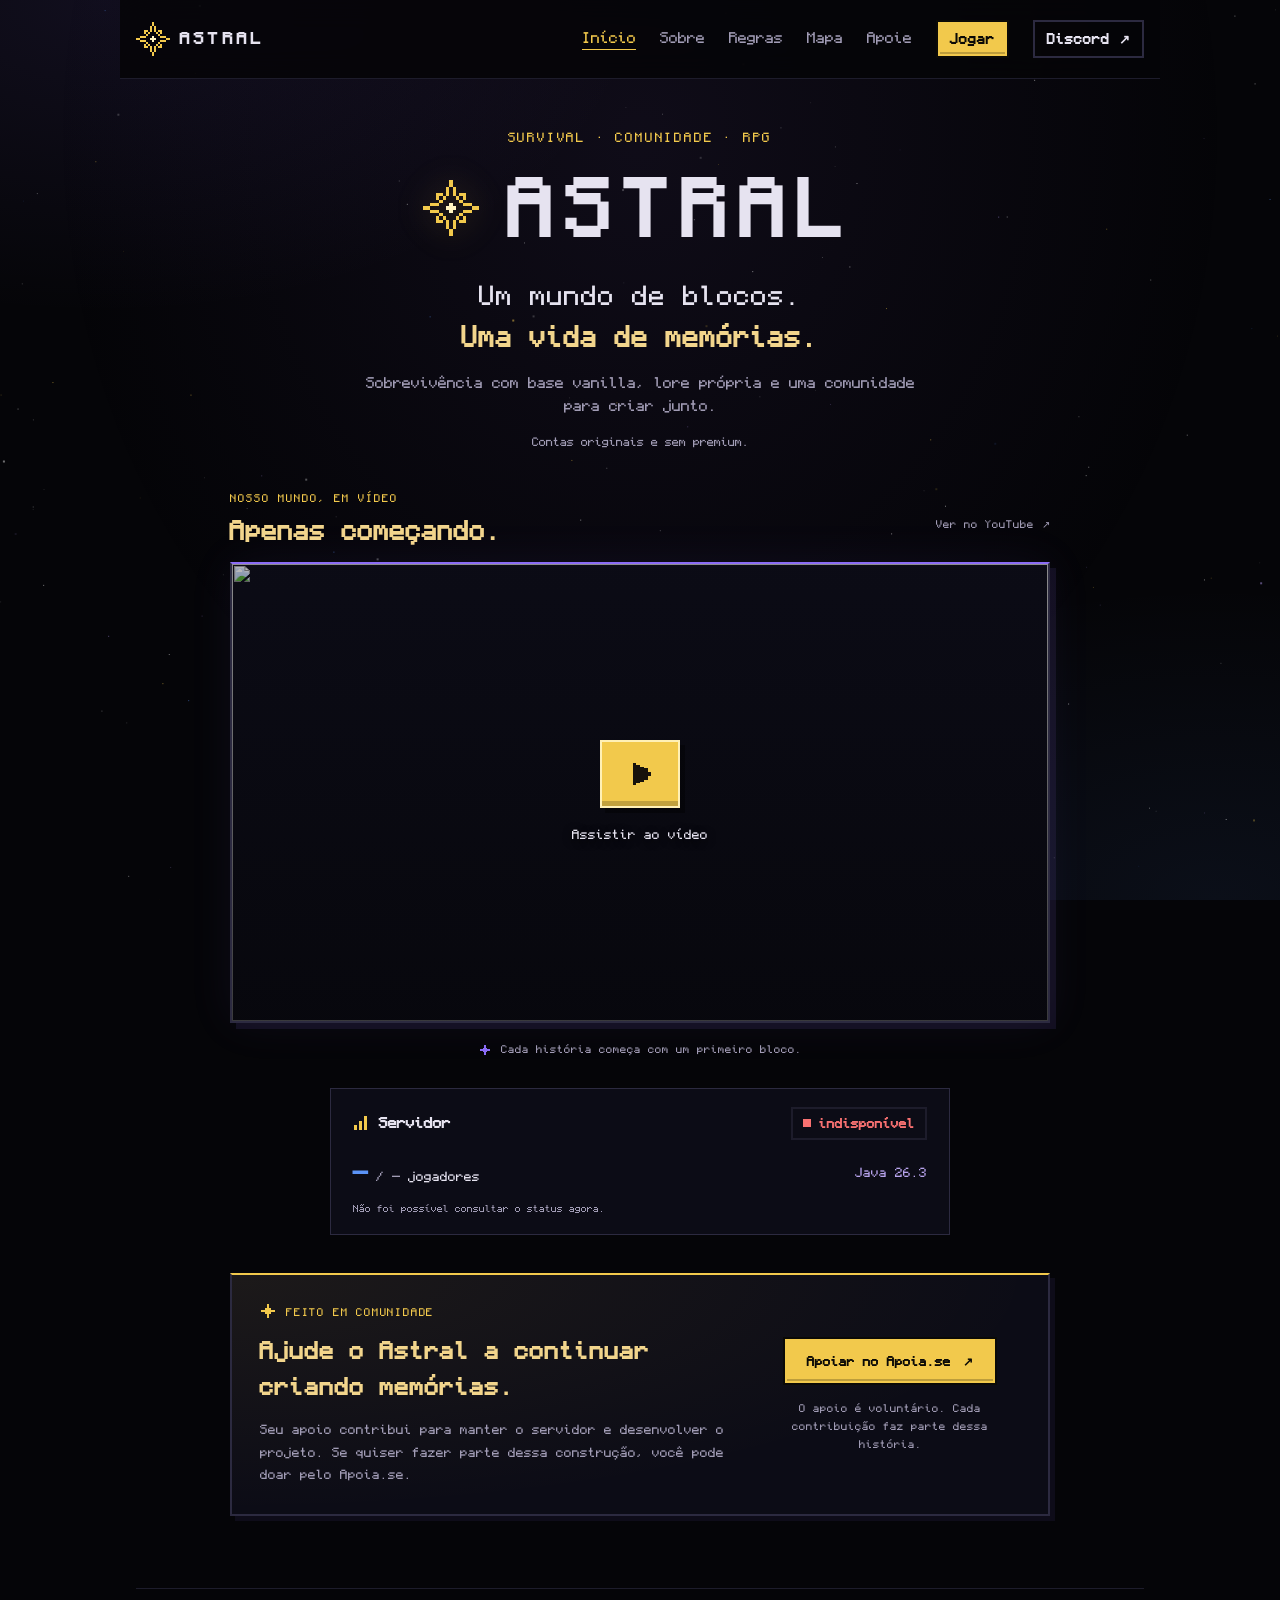
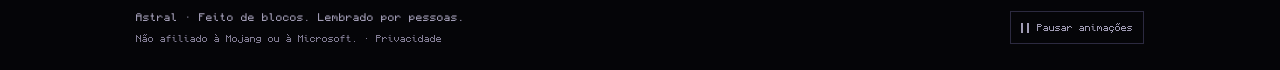
==== index.html @ cfbd92e3 "Site: ícones de Instagram e TikTok no rodapé Co-Authored-By: Claude Opus 5.5 <noreply@anthropic.com>" ====
<!doctype html>
<html lang="pt-BR">
<head>
  <meta charset="utf-8" />
  <meta name="viewport" content="width=device-width, initial-scale=1" />
  <meta http-equiv="Content-Security-Policy" content="default-src 'self'; script-src 'self'; frame-src https://www.youtube-nocookie.com; connect-src 'self' https://api.mcsrvstat.us; img-src 'self' data: https://i.ytimg.com; style-src 'self' 'unsafe-inline'; font-src 'self'; object-src 'none'; base-uri 'none'; form-action 'none'" />
  <meta name="referrer" content="strict-origin-when-cross-origin" />
  <meta name="theme-color" content="#050508" />
  <title>Início — Astral</title>
  <meta name="description" content="Astral: sobrevivência com base vanilla, foco social e RPG. Explore um mundo com lore própria e construa histórias e memórias em comunidade." />
  <link rel="preload" href="fonts/Monocraft.woff2" as="font" type="font/woff2" crossorigin />
  <link rel="stylesheet" href="style.css?v=24" />
  <link rel="icon" href="favicon.svg" type="image/svg+xml" />
</head>
<body data-page="inicio" data-page-title="Início">
  <a class="skip-link" href="#conteudo">Pular para o conteúdo</a>
  <!-- Logo: Nether Star em pixel art (grade 17x17, só o contorno + núcleo) -->
  <svg class="sprite" aria-hidden="true">
    <symbol id="star" viewBox="0 0 17 17">
      <path class="star-line" d="M8 0h1v2h-1zM8 15h1v2h-1zM0 8h2v1h-2zM15 8h2v1h-2zM7 2h1v3h-1zM9 2h1v3h-1zM7 12h1v3h-1zM9 12h1v3h-1zM2 7h3v1h-3zM12 7h3v1h-3zM2 9h3v1h-3zM12 9h3v1h-3zM4 4h2v1h-2zM11 4h2v1h-2zM4 12h2v1h-2zM11 12h2v1h-2zM4 5h1v1h-1zM12 5h1v1h-1zM4 11h1v1h-1zM12 11h1v1h-1zM6 5h1v1h-1zM10 5h1v1h-1zM6 11h1v1h-1zM10 11h1v1h-1zM5 6h1v1h-1zM11 6h1v1h-1zM5 10h1v1h-1zM11 10h1v1h-1z" />
      <path class="star-core" d="M8 7h1v1h-1zM7 8h3v1h-3zM8 9h1v1h-1z" />
    </symbol>
  </svg>

  <canvas id="stars" aria-hidden="true"></canvas>

  <header class="nav">
    <a href="index.html" class="logo" aria-label="Astral — Início">
      <svg class="pixel-star logo-star" aria-hidden="true"><use href="#star" /></svg>
      <span data-name>Astral</span>
    </a>
    <nav id="siteNavigation" aria-label="Navegação principal">
      <a href="index.html" aria-current="page">Início</a>
      <a href="sobre.html">Sobre</a>
      <a href="regras.html">Regras</a>
      <a href="mapa/">Mapa</a>
      <a href="#apoie">Apoie</a>
      <a href="#" class="nav-mobile-community" data-discord hidden target="_blank" rel="noopener">Discord ↗</a>
    </nav>
    <div class="nav-actions">
      <a href="jogar.html" class="btn btn-small play-button" data-play>Jogar</a>
      <a href="#" class="btn btn-small btn-ghost nav-community" data-discord hidden target="_blank" rel="noopener">Discord ↗</a>
      <button type="button" class="nav-toggle" id="navToggle" aria-label="Abrir menu" aria-controls="siteNavigation" aria-expanded="false" hidden>
        <svg viewBox="0 0 24 24" aria-hidden="true" focusable="false"><path class="menu-bars" d="M4 5h16v2H4zM4 11h16v2H4zM4 17h16v2H4z"/><path class="menu-cross" d="M5 5h3v3H5zM8 8h3v3H8zM11 11h3v3h-3zM14 14h3v3h-3zM17 17h3v3h-3zM17 5h3v3h-3zM14 8h3v3h-3zM8 14h3v3H8zM5 17h3v3H5z"/></svg>
      </button>
    </div>
  </header>

  <main id="conteudo" tabindex="-1">
    <section class="hero" aria-labelledby="homeTitle">
      <p class="eyebrow">Survival · Comunidade · RPG</p>
      <div class="hero-heading">
        <svg class="pixel-star hero-star" aria-hidden="true"><use href="#star" /></svg>
        <h1 class="title" id="homeTitle" data-name>Astral</h1>
      </div>
      <p class="hero-promise">Um mundo de blocos.<br><strong>Uma vida de memórias.</strong></p>
      <p class="tagline">Sobrevivência com base vanilla, lore própria e uma comunidade para criar junto.</p>
      <p class="access-note">Contas originais e sem premium.</p>
    </section>

    <section class="home-video" aria-labelledby="homeVideoTitle" data-reveal>
      <header class="home-video-heading">
        <div>
          <p class="eyebrow">Nosso mundo, em vídeo</p>
          <h2 id="homeVideoTitle">Apenas começando.</h2>
        </div>
        <a class="video-youtube-link" href="https://www.youtube.com/watch?v=xo05yBOUymo" target="_blank" rel="noopener">Ver no YouTube <span aria-hidden="true">↗</span></a>
      </header>
      <div class="video-player" data-video-player data-video-id="xo05yBOUymo" data-video-title="Astral - apenas começando">
        <a class="video-cover" href="https://www.youtube.com/watch?v=xo05yBOUymo" target="_blank" rel="noopener" aria-label="Assistir a Astral - apenas começando no YouTube">
          <img class="video-poster" src="https://i.ytimg.com/vi/xo05yBOUymo/maxresdefault.jpg" width="1280" height="720" alt="" loading="lazy" decoding="async" />
          <span class="video-play" aria-hidden="true"><svg viewBox="0 0 16 16" focusable="false"><path d="M4 2h2v1h2v1h2v1h2v2h2v2h-2v2h-2v1H8v1H6v1H4z" /></svg></span>
          <span class="video-cover-label">Assistir ao vídeo</span>
        </a>
      </div>
      <p class="home-video-note"><svg class="pixel-icon" aria-hidden="true" focusable="false"><use href="icons.svg#spark" /></svg>Cada história começa com um primeiro bloco.</p>
    </section>

    <section id="status" class="server-card" aria-labelledby="statusTitle">
      <header class="server-status-heading">
        <h2 id="statusTitle"><svg class="pixel-icon" aria-hidden="true" focusable="false"><use href="icons.svg#signal" /></svg>Servidor</h2>
        <span class="badge" id="statusBadge" aria-live="polite"><i></i><b>verificando…</b></span>
      </header>
      <div class="server-details">
        <p class="server-players"><strong id="playersOnline">–</strong><span class="server-capacity"> / <span id="playersMax">–</span></span> jogadores</p>
        <p class="server-version" id="version">Java 26.3</p>
      </div>
      <p class="status-updated" id="updated"></p>
    </section>

    <section id="apoie" class="support-card" aria-labelledby="supportTitle" data-reveal>
      <div class="support-copy">
        <p class="eyebrow"><svg class="pixel-icon" aria-hidden="true" focusable="false"><use href="icons.svg#spark" /></svg>Feito em comunidade</p>
        <h2 id="supportTitle">Ajude o Astral a continuar criando memórias.</h2>
        <p>Seu apoio contribui para manter o servidor e desenvolver o projeto. Se quiser fazer parte dessa construção, você pode doar pelo Apoia.se.</p>
      </div>
      <div class="support-action">
        <a class="btn support-button" href="https://apoia.se/astral" target="_blank" rel="noopener">Apoiar no Apoia.se <span aria-hidden="true">↗</span></a>
        <p class="support-note">O apoio é voluntário. Cada contribuição faz parte dessa história.</p>
      </div>
    </section>
  </main>

  <footer>
    <div class="footer-meta"><p><span data-name>Astral</span> · Feito de blocos. Lembrado por pessoas.</p><p class="footer-legal">Não afiliado à Mojang ou à Microsoft. · <a href="privacidade.html">Privacidade</a></p></div>
    <div class="footer-social" data-social-links hidden>
      <a href="#" data-social="instagramUrl" hidden target="_blank" rel="noopener" aria-label="Instagram do Astral" title="Instagram"><svg class="pixel-icon" aria-hidden="true" focusable="false"><use href="icons.svg#instagram" /></svg></a>
      <a href="#" data-social="tiktokUrl" hidden target="_blank" rel="noopener" aria-label="TikTok do Astral" title="TikTok"><svg class="pixel-icon" aria-hidden="true" focusable="false"><use href="icons.svg#tiktok" /></svg></a>
    </div>
    <button class="motion-toggle" type="button" data-motion-toggle aria-pressed="false" hidden><span class="motion-icon" aria-hidden="true"></span><span data-motion-label>Pausar animações</span></button>
  </footer>

  <script src="config.js?v=27"></script>
  <script src="app.js?v=24"></script>
</body>
</html>
---- style.css ----
/* Monocraft: fonte no estilo do Minecraft (SIL OFL 1.1, veja fonts/OFL.txt) */
@font-face { font-family: "Monocraft"; src: url("fonts/Monocraft.woff2") format("woff2"); font-weight: 400; font-style: normal; font-display: swap; }
@font-face { font-family: "Monocraft"; src: url("fonts/Monocraft-Bold.woff2") format("woff2"); font-weight: 700; font-style: normal; font-display: swap; }
@font-face { font-family: "Monocraft"; src: url("fonts/Monocraft-Italic.woff2") format("woff2"); font-weight: 400; font-style: italic; font-display: swap; }

:root {
  --bg: #050508;
  --surface: rgba(14, 14, 24, 0.92);
  --surface2: rgba(255, 255, 255, 0.025);
  --border: #1d1c2b;
  --border2: #2c2a40;
  --text: #e6e3f0;
  --muted: #a19cb5;
  --yellow: #f2c94c;
  --purple: #8b6cf6;
  --blue: #5b93f7;
  --green: #8fbd90;
  --ok: #4ade80;
  --bad: #f87171;
  --wrap: 1040px;
  color-scheme: dark;
}

* { box-sizing: border-box; border-radius: 0 !important; }
html { scroll-behavior: smooth; scroll-padding-top: 110px; -webkit-text-size-adjust: 100%; text-size-adjust: 100%; }
body {
  margin: 0;
  display: flex;
  flex-direction: column;
  font-family: "Monocraft", ui-monospace, monospace;
  font-size: 14px;
  color: var(--text);
  background:
    radial-gradient(60vw 50vh at 8% 0%, rgba(139, 108, 246, 0.09), transparent 70%),
    radial-gradient(60vw 50vh at 95% 100%, rgba(91, 147, 247, 0.07), transparent 70%),
    var(--bg);
  background-attachment: fixed;
  min-height: 100vh;
  line-height: 1.7;
}
#stars { position: fixed; inset: 0; width: 100%; height: 100%; z-index: -1; pointer-events: none; }
body::before { content: ""; position: fixed; inset: 0; z-index: -1; pointer-events: none; background: radial-gradient(ellipse at 50% 15%, rgba(111, 79, 171, .1), transparent 65%); animation: sky-breath 16s ease-in-out infinite alternate; }
.sprite { position: absolute; width: 0; height: 0; overflow: hidden; }

a { color: var(--blue); text-decoration: none; }
a:hover { text-decoration: underline; text-underline-offset: 3px; }
a:focus-visible, button:focus-visible { outline: 2px solid var(--purple); outline-offset: 4px; }
h1, h2, h3 { font-weight: 700; line-height: 1.3; }
.skip-link { position: fixed; top: 8px; left: 16px; z-index: 20; padding: 10px 16px; background: var(--bg); transform: translateY(-200%); }
.skip-link:focus { transform: translateY(0); }
.sr-only { position: absolute; width: 1px; height: 1px; padding: 0; margin: -1px; overflow: hidden; clip: rect(0, 0, 0, 0); white-space: nowrap; border: 0; }

/* ---------- Estrela em pixel art ---------- */
.pixel-star { shape-rendering: crispEdges; }
.pixel-icon { width: 20px; height: 20px; display: inline-block; vertical-align: middle; flex: none; fill: currentColor; shape-rendering: crispEdges; }
/* (seletores sem ancestral: as cópias dentro de <use> só herdam o estilo do original) */
.star-line { fill: var(--yellow); }
.star-core { fill: #fff4c2; animation: core 3s steps(3) infinite; }
@keyframes core { 50% { opacity: .35; } }

/* ---------- Navegação ---------- */
.nav {
  position: sticky; top: 0; z-index: 10;
  display: grid; grid-template-columns: auto minmax(0, 1fr) auto; align-items: center; gap: 24px;
  max-width: var(--wrap); margin: 0 auto; padding: 20px 16px;
  width: 100%;
  background: rgba(5, 5, 8, .85); backdrop-filter: blur(14px); border-bottom: 1px solid var(--border);
}
.nav::after { content: ""; position: absolute; bottom: -1px; left: 0; right: 0; height: 2px; background: linear-gradient(90deg, var(--purple), var(--yellow)); transform: scaleX(var(--reading-progress, 0)); transform-origin: left; }
.logo {
  display: inline-flex; align-items: center; gap: 10px;
  font-weight: 700; font-size: 16px; letter-spacing: 0.2em; text-transform: uppercase; color: var(--text);
}
.logo:hover { text-decoration: none; }
.logo-star { width: 34px; height: 34px; transition: transform .45s ease; }
.logo:hover .logo-star { transform: rotate(90deg); }
.nav nav { min-width: 0; display: flex; justify-content: flex-end; gap: 24px; align-items: center; }
.nav-actions { display: flex; align-items: center; gap: 24px; }
.nav-mobile-community { display: none; }
.nav-toggle { display: inline-grid; place-items: center; width: 44px; height: 44px; padding: 0; flex: none; background: var(--surface2); border: 1px solid var(--border2); color: var(--text); cursor: pointer; }
.nav-toggle svg { display: block; width: 24px; height: 24px; fill: currentColor; shape-rendering: crispEdges; }
.nav-toggle .menu-cross { display: none; }
.nav-toggle[aria-expanded="true"] .menu-bars { display: none; }
.nav-toggle[aria-expanded="true"] .menu-cross { display: block; }
.nav nav a:not(.btn) { color: var(--muted); }
.nav nav a:not(.btn):hover { color: var(--text); text-decoration: none; }
.nav nav a:not(.btn)[aria-current="page"] { color: var(--yellow); text-decoration: underline; text-underline-offset: 6px; }

main { width: 100%; flex: 1; max-width: var(--wrap); margin: 0 auto; padding: 0 16px; }

/* ---------- Topo ---------- */
body[data-page="inicio"] main { display: flex; flex-direction: column; justify-content: center; gap: 30px; padding-top: 48px; padding-bottom: 40px; }
.hero { text-align: center; max-width: 720px; margin: 0 auto; }
.hero-heading { display: flex; align-items: center; justify-content: center; gap: 20px; margin: 14px 0 20px; }
.hero-star { width: 56px; height: 56px; display: block; flex: none; filter: drop-shadow(0 0 16px rgba(242, 201, 76, .25)); animation: star-float 6s ease-in-out infinite; }
.title {
  font-size: clamp(40px, 8vw, 72px); margin: 0;
  letter-spacing: .14em; padding-left: .14em; text-transform: uppercase;
}
.hero-promise { font-size: clamp(18px, 2.6vw, 25px); line-height: 1.65; margin: 0 0 14px; }
.hero-promise strong { color: #f2d58c; }
.tagline { color: var(--muted); max-width: 630px; margin: 0 auto 28px; }
.hero .tagline { max-width: 560px; margin-bottom: 0; }
.access-note { margin: 14px 0 0; color: var(--muted); font-size: 11px; }

/* ---------- Filme da página inicial ---------- */
.home-video { width: 100%; max-width: 820px; margin: 8px auto 0; }
.home-video-heading { display: flex; justify-content: space-between; align-items: flex-end; flex-wrap: wrap; gap: 12px 24px; margin-bottom: 16px; }
.home-video-heading .eyebrow { margin-bottom: 8px; font-size: 10px; letter-spacing: .1em; }
.home-video-heading h2 { margin: 0; font-size: clamp(18px, 2.8vw, 24px); color: #f2d58c; }
.video-youtube-link { display: inline-flex; align-items: center; gap: 8px; min-height: 44px; color: var(--muted); font-size: 10px; }
.video-youtube-link:hover { color: var(--yellow); }
.video-player { position: relative; aspect-ratio: 16 / 9; overflow: hidden; border: 2px solid var(--border2); border-top-color: var(--purple); background: #050508; box-shadow: 6px 6px 0 rgba(139, 108, 246, .09), 0 0 44px rgba(139, 108, 246, .07); }
.video-cover { position: absolute; inset: 0; width: 100%; height: 100%; display: flex; flex-direction: column; align-items: center; justify-content: center; gap: 16px; padding: 20px; border: 0; background: var(--surface); color: var(--text); font: inherit; cursor: pointer; isolation: isolate; }
.video-cover::after { content: ""; position: absolute; inset: 0; z-index: -1; background: linear-gradient(180deg, rgba(5, 5, 8, .1), rgba(5, 5, 8, .65)); pointer-events: none; }
.video-cover:hover { text-decoration: none; }
.video-cover:focus-visible { outline: 2px solid var(--yellow); outline-offset: -6px; }
.video-poster { position: absolute; inset: 0; z-index: -2; width: 100%; height: 100%; object-fit: cover; opacity: .8; transition: transform .6s ease, opacity .3s; }
.video-cover:hover .video-poster, .video-cover:focus-visible .video-poster { transform: scale(1.035); opacity: 1; }
.video-play { display: grid; place-items: center; width: 80px; height: 68px; flex: none; border: 2px solid #fff0b6; background: var(--yellow); color: #17120b; box-shadow: inset 0 -5px 0 rgba(0, 0, 0, .2), 5px 5px 0 rgba(0, 0, 0, .4); transition: transform .2s, background .2s; }
.video-play svg { display: block; width: 30px; height: 30px; fill: currentColor; shape-rendering: crispEdges; }
.video-cover:hover .video-play, .video-cover:focus-visible .video-play { transform: translateY(-3px); background: #f7d76f; }
.video-cover:active .video-play { transform: translateY(2px); }
.video-cover-label { font-size: 12px; text-shadow: 0 2px 8px #050508; }
.video-player iframe { position: absolute; inset: 0; width: 100%; height: 100%; border: 0; }
.home-video-note { display: flex; justify-content: center; align-items: center; gap: 10px; margin: 18px 0 0; color: var(--muted); font-size: 10px; text-align: center; }
.home-video-note .pixel-icon { width: 12px; height: 12px; color: var(--purple); }

.ip {
  display: inline-flex; flex-direction: column; align-items: center; gap: 2px;
  background: var(--surface); border: 2px solid var(--border2);
  color: var(--text); padding: 10px 24px; cursor: pointer;
  font: inherit; font-size: 17px; font-weight: 700;
  transition: border-color .15s;
}
.ip:hover { border-color: var(--yellow); }
.ip small { color: var(--muted); font-size: 11px; font-weight: 400; }

/* ---------- Cabeçalhos das páginas ---------- */
.page-header { text-align: center; padding: 48px 0 26px; }
.eyebrow { color: var(--yellow); font-size: 12px; letter-spacing: .15em; text-transform: uppercase; margin: 0 0 14px; }
.eyebrow .pixel-icon { width: 16px; height: 16px; vertical-align: -3px; margin-right: 10px; }
.page-header h1 { font-size: clamp(26px, 4.5vw, 42px); line-height: 1.5; margin: 0 0 22px; }
.text-accent { color: #f2d58c; }
.page-cta { text-align: center; padding: 40px 28px; background: radial-gradient(ellipse at 50% 0, rgba(139, 108, 246, .12), transparent 75%), var(--surface); }
.page-cta h2 { margin-top: 0; font-size: clamp(21px, 3vw, 28px); }
.page-cta > .muted { max-width: 640px; margin: 0 auto; }
.identity-tags { list-style: none; display: flex; justify-content: center; flex-wrap: wrap; gap: 8px; padding: 0; margin: 24px 0 16px; }
.identity-tags li { display: inline-flex; align-items: center; gap: 8px; font-size: 11px; padding: 5px 10px; color: var(--muted); background: rgba(139, 108, 246, .05); border: 1px solid var(--border2); }
.identity-tags li::before { content: ""; width: 3px; height: 3px; flex: none; background: var(--green); }

/* ---------- Botões (estilo botão do Minecraft) ---------- */
.btn {
  position: relative; overflow: hidden; isolation: isolate;
  display: inline-block; cursor: pointer;
  border: 2px solid #0b0a06; outline: 2px solid var(--yellow); outline-offset: -4px;
  background: var(--yellow); color: #0b0a06;
  font: inherit; font-weight: 700; font-size: 14px;
  padding: 11px 22px;
  box-shadow: inset 0 -4px 0 rgba(0, 0, 0, .22);
  transition: background .2s, transform .2s, box-shadow .2s;
}
.btn::after { content: ""; position: absolute; inset: -50% auto -50% -60%; width: 30%; background: rgba(255, 255, 255, .18); transform: skewX(-20deg); pointer-events: none; }
.btn:hover { background: #f7d76f; text-decoration: none; transform: translateY(-3px); box-shadow: inset 0 -4px 0 rgba(0, 0, 0, .22), 0 6px 24px rgba(242, 201, 76, .12); }
.btn:hover::after { animation: button-shine .65s ease; }
.btn:active { transform: translateY(2px); box-shadow: inset 0 -2px 0 rgba(0, 0, 0, .22); }
.btn:disabled { opacity: .6; cursor: wait; transform: none; }
.btn-ghost { background: transparent; color: var(--text); border-color: var(--border2); outline-color: transparent; box-shadow: none; }
.btn-ghost:hover { background: rgba(139, 108, 246, .12); border-color: var(--purple); }
.nav .btn-small { padding: 6px 12px; font-size: 13px; }
.nav .btn:hover, .nav .btn:active { transform: none; }

/* Jogar abre a escolha de launcher; copiar o IP é uma ação separada. */
.play-button { display: inline-flex; align-items: center; justify-content: center; text-align: center; white-space: nowrap; }
.ip[data-copy-state="copied"] { border-color: var(--green); }
.copy-toast { position: fixed; z-index: 30; left: 50%; bottom: 20px; width: max-content; max-width: calc(100% - 32px); padding: 12px 18px; border: 1px solid var(--yellow); background: #14131f; color: var(--text); font-size: 12px; text-align: center; overflow-wrap: anywhere; opacity: 0; transform: translate(-50%, 8px); pointer-events: none; transition: opacity .16s ease, transform .16s ease; }
.copy-toast.is-visible { opacity: 1; transform: translate(-50%, 0); pointer-events: auto; }
.clipboard-fallback { position: fixed; left: 0; top: 0; width: 1px; height: 1px; padding: 0; border: 0; opacity: 0; font-size: 16px; pointer-events: none; }

/* ---------- Escolha de launcher ---------- */
html.play-dialog-open { overflow: hidden; }
.play-dialog { width: min(880px, calc(100% - 40px)); max-width: none; max-height: calc(100vh - 40px); max-height: calc(100dvh - 40px); margin: auto; padding: 38px; overflow-y: auto; border: 2px solid var(--border2); border-top-color: var(--purple); background: radial-gradient(ellipse at 50% 0, rgba(139, 108, 246, .12), transparent 70%), #0e0e18; color: var(--text); font: inherit; box-shadow: 0 24px 100px rgba(0, 0, 0, .6); }
.play-dialog::backdrop { background: rgba(5, 5, 8, .84); backdrop-filter: blur(8px); }
.play-dialog[open] { animation: launcher-dialog-enter .45s cubic-bezier(.16, 1, .3, 1) both; }
.play-dialog[open]::backdrop { animation: launcher-backdrop-enter .35s ease-out both; }
.play-dialog[open] > .eyebrow, .play-dialog[open] > h2, .play-dialog[open] > #playDialogDescription { animation: launcher-content-enter .4s ease-out both; }
.play-dialog[open] > .eyebrow { animation-delay: .05s; }
.play-dialog[open] > h2 { animation-delay: .09s; }
.play-dialog[open] > #playDialogDescription { animation-delay: .13s; }
.dialog-close { position: absolute; top: 12px; right: 12px; width: 44px; height: 44px; padding: 0; border: 1px solid var(--border2); background: transparent; color: var(--muted); font: inherit; font-size: 25px; cursor: pointer; }
.dialog-close:hover { color: var(--text); border-color: var(--purple); }
.play-dialog .eyebrow { padding-right: 30px; }
.play-dialog h2 { margin: 0 0 16px; font-size: clamp(21px, 3.5vw, 29px); line-height: 1.55; }
.play-dialog h2:focus { outline: none; }
.play-dialog > .muted { max-width: 680px; margin: 0; font-size: 12px; }
.installer-offer { display: grid; justify-items: start; gap: 12px; margin: 26px 0 0; }
.installer-offer .tiny { margin: 0; max-width: 620px; }
.play-dialog[open] .installer-offer, .play-dialog[open] .installer-more { animation: launcher-content-enter .4s cubic-bezier(.16, 1, .3, 1) .18s both; }
.play-dialog[open] .installer-more { animation-delay: .26s; }
.installer-next { margin: 22px 0 0; padding: 16px 18px; border-left: 2px solid var(--ok); background: rgba(74, 222, 128, .06); animation: launcher-content-enter .35s ease-out both; }
.installer-next .eyebrow { color: var(--ok); margin: 0 0 8px; font-size: 10px; }
.installer-next ol { margin: 0; padding-left: 20px; color: var(--muted); font-size: 12px; line-height: 1.9; }
.installer-next p.muted { margin: 0; font-size: 12px; }
.installer-next strong { color: var(--text); }
.installer-more { display: inline-block; margin-top: 20px; padding: 8px 0; color: var(--muted); font-size: 11px; text-decoration: underline; text-underline-offset: 4px; }
.installer-more:hover { color: var(--text); }
.os-choice { display: flex; flex-wrap: wrap; gap: 8px; margin: 0 0 18px; }
.os-choice button { padding: 9px 16px; font: inherit; font-size: 11px; color: var(--muted); background: transparent; border: 1px solid var(--border2); cursor: pointer; }
.os-choice button:hover { color: var(--text); }
.os-choice button[aria-pressed="true"] { color: var(--text); border-color: var(--purple); background: rgba(139, 108, 246, .12); }
.command-panel + .command-panel { margin-top: 24px; }
.command-panels.has-choice .command-panel { display: none; margin-top: 0; }
.command-panels.has-choice .command-panel.is-active { display: block; }
.command-panels.has-choice .command-os { display: none; }
.command-os { margin: 0 0 8px; font-size: 13px; }
.command-panel p { margin: 0 0 12px; font-size: 12px; line-height: 1.9; }
.command { display: flex; align-items: stretch; width: 100%; max-width: 640px; background: #050508; border: 2px solid var(--border2); border-left-color: var(--yellow); }
.command code { flex: 1; min-width: 0; padding: 14px 16px; overflow-x: auto; font: inherit; font-size: 13px; color: var(--yellow); white-space: nowrap; user-select: all; }
.command .command-copy { flex: none; margin: 0; }
.command .command-copy:hover { transform: none; }
.installer-card .tiny[data-installer-detected] { margin: 14px 0 0; }
.installer-help h2 { margin: 0 0 12px; font-size: 17px; }
.installer-help p { margin: 0; font-size: 12px; line-height: 1.9; }
kbd { padding: 1px 6px; font: inherit; font-size: .92em; color: var(--text); background: var(--surface2); border: 1px solid var(--border2); }
.launcher-official { --launcher-accent: #f2ce75; }
.launcher-prism { --launcher-accent: #b39afa; }
.launcher-sklauncher { --launcher-accent: #7eafff; }
.launcher-logo { display: block; flex: none; object-fit: contain; image-rendering: auto; }

/* ---------- Blocos (todas as seções têm o mesmo formato) ---------- */
.block { background: var(--surface); border: 2px solid var(--border); padding: 26px 28px; margin: 0 0 24px; }
.block-head {
  display: flex; align-items: center; gap: 14px;
  margin: 0 0 22px; padding-bottom: 14px; border-bottom: 2px solid var(--border);
}
.block-head h2 { margin: 0; font-size: 18px; flex: 1; }
.section-icon { width: 24px; height: 24px; color: var(--yellow); }
.muted { color: var(--muted); }
.tiny { font-size: 12px; margin: 14px 0 0; }

/* ---------- Fragmentos da lore ---------- */
.lore { margin: 56px auto; max-width: 650px; text-align: center; color: #c2b9db; padding: 0 12px; }
.lore::before {
  content: "fragmento"; display: block; margin-bottom: 10px;
  font-size: 11px; letter-spacing: .3em; text-transform: uppercase; color: var(--purple);
}
.lore p { margin: 0; font-style: italic; font-size: 15px; }
.lore cite { display: block; margin-top: 10px; font-style: normal; font-size: 12px; color: var(--muted); }
.lore:empty { display: none; }

/* ---------- Status ---------- */
.badge { display: inline-flex; align-items: center; gap: 8px; font-size: 12px; padding: 4px 10px; border: 2px solid var(--border); }
.badge i { width: 8px; height: 8px; background: var(--muted); }
.badge.on i { background: var(--ok); animation: pulse 2s steps(2) infinite; }
.badge.on b { color: var(--ok); }
.badge.off i { background: var(--bad); }
.badge.off b { color: var(--bad); }
@keyframes pulse { 50% { opacity: .35; } }

.server-card { width: 100%; max-width: 620px; margin: 0 auto; padding: 18px 22px; border: 1px solid var(--border2); background: var(--surface); }
.server-status-heading, .server-details { display: flex; align-items: center; justify-content: space-between; gap: 16px; }
.server-status-heading h2 { display: flex; align-items: center; gap: 10px; margin: 0; font-size: 14px; }
.server-status-heading .pixel-icon { width: 16px; height: 16px; color: var(--yellow); }
.server-details { margin-top: 14px; }
.server-details p { margin: 0; font-size: 12px; }
.server-players strong { font-size: 22px; color: var(--blue); }
.server-capacity { color: var(--muted); }
.server-version { color: #b8a4ed; }
.status-updated { margin: 10px 0 0; font-size: 9px; color: var(--muted); }

/* ---------- Apoio ao projeto ---------- */
.support-card { width: 100%; max-width: 820px; margin: 8px auto 0; padding: 28px; display: grid; grid-template-columns: minmax(0, 1fr) auto; align-items: center; gap: 28px; border: 2px solid var(--border2); border-top-color: var(--yellow); background: radial-gradient(ellipse at 0 0, rgba(242, 201, 76, .07), transparent 70%), var(--surface); box-shadow: 5px 5px 0 rgba(139, 108, 246, .07); }
.support-card .eyebrow { margin-bottom: 12px; font-size: 10px; letter-spacing: .08em; }
.support-card h2 { margin: 0 0 14px; color: #f2d58c; font-size: clamp(18px, 2.4vw, 22px); line-height: 1.6; }
.support-copy > p:last-child { margin: 0; color: var(--muted); font-size: 12px; line-height: 1.9; }
.support-action { display: grid; justify-items: center; gap: 14px; max-width: 260px; }
.support-button { display: inline-flex; align-items: center; justify-content: center; gap: 12px; min-height: 48px; font-size: 12px; text-align: center; }
.support-note { margin: 0; color: var(--muted); font-size: 10px; line-height: 1.8; text-align: center; }

/* ---------- Pontos fortes ---------- */
.features { display: grid; grid-template-columns: repeat(3, minmax(0, 1fr)); gap: 16px; }
.feature { position: relative; background: var(--surface2); border: 2px solid var(--border); border-top-color: var(--accent); padding: 24px; transition: transform .3s, border-color .3s, background .3s; }
.feature:hover { transform: translateY(-5px); border-color: var(--accent); background: rgba(255, 255, 255, .035); }
.feature:hover .f-icon { transform: translateY(-4px); }
.feature h3 { margin: 14px 0 8px; font-size: 15px; color: var(--accent); }
.feature p { margin: 0; color: var(--muted); font-size: 13px; }
.f-icon { width: 36px; height: 36px; fill: var(--accent); fill-rule: evenodd; shape-rendering: crispEdges; transition: transform .3s; }
.f-purple { --accent: var(--purple); }
.f-blue { --accent: var(--blue); }
.f-yellow { --accent: var(--yellow); }
.f-green { --accent: var(--green); }

/* ---------- Regras ---------- */
.rules-section { margin-bottom: 40px; }
.rules-list { display: grid; grid-template-columns: repeat(3, minmax(0, 1fr)); gap: 18px; margin: 0; padding: 0; list-style: none; }
.rule-card { overflow: hidden; border: 1px solid var(--border2); background: var(--surface); transition: border-color .2s; }
.rule-card:hover { border-color: #5c5279; }
.rule-illustration { height: 126px; display: grid; place-items: center; border-bottom: 1px solid var(--border2); background-color: #10121c; background-image: linear-gradient(rgba(139, 108, 246, .035) 1px, transparent 1px), linear-gradient(90deg, rgba(139, 108, 246, .035) 1px, transparent 1px); background-size: 12px 12px; }
.rule-art { display: block; width: 144px; height: 108px; shape-rendering: crispEdges; image-rendering: pixelated; }
.rule-copy { padding: 18px 20px 22px; }
.rule-number { display: block; margin-bottom: 8px; color: #a88bee; font-size: 10px; letter-spacing: .12em; }
.rule-copy h3 { margin: 0 0 12px; color: #f2d58c; font-size: 15px; line-height: 1.5; }
.rule-copy p { margin: 0; color: #b7b1c8; font-size: 12px; line-height: 1.85; }
@media (max-width: 900px) { .rules-list { grid-template-columns: repeat(2, minmax(0, 1fr)); } }

/* ---------- Entrada e autenticação ---------- */
.access-grid { display: grid; grid-template-columns: repeat(2, minmax(0, 1fr)); gap: 16px; }
.access-grid .feature p + p { margin-top: 12px; }

/* ---------- Modpack e guias de instalação ---------- */
.modpack-invite { display: flex; justify-content: space-between; align-items: center; gap: 24px; }
.modpack-invite h2 { font-size: 18px; margin: 0 0 10px; }
.modpack-invite p { margin: 0; max-width: 550px; font-size: 12px; }
.modpack-invite .btn { flex: none; white-space: nowrap; }
.installation-guide { margin: 36px 0; }
.installation-guide > h2 { font-size: 18px; margin: 0 0 20px; line-height: 1.6; }
.installer-card h2 { font-size: 21px; margin: 0 0 16px; }
.installer-card > .muted { font-size: 12px; }
.installation-steps { display: grid; gap: 12px; list-style: none; padding: 0; margin: 0; counter-reset: installation-step; }
.installation-steps li { display: grid; grid-template-columns: 36px minmax(0, 1fr); gap: 18px; padding: 24px; border: 1px solid var(--border2); background: var(--surface); counter-increment: installation-step; }
.installation-steps li::before { content: counter(installation-step, decimal-leading-zero); color: var(--yellow); font-size: 21px; line-height: 1.5; }
.installation-steps h3 { font-size: 15px; line-height: 1.6; margin: 0 0 10px; }
.installation-steps p { color: var(--muted); font-size: 12px; margin: 0; }
.installation-steps strong { color: var(--text); }
.installation-steps .step-path { padding: 12px; margin-top: 16px; border-left: 2px solid var(--purple); background: rgba(139, 108, 246, .07); color: #c3b3ec; font-size: 11px; overflow-wrap: anywhere; }
.page-cta .ip { margin-top: 22px; max-width: 100%; overflow-wrap: anywhere; }

/* ---------- A visão do Astral ---------- */
.manifesto { display: grid; grid-template-columns: .85fr 1.4fr; gap: 24px 48px; padding: 38px; }
.manifesto h2 { font-size: clamp(23px, 3vw, 30px); line-height: 1.65; margin: 0; }
.manifesto-copy p { margin: 0 0 20px; color: var(--muted); }
.manifesto-copy p:last-child { margin-bottom: 0; }
.manifesto-copy strong { color: var(--text); font-weight: 400; }
.pixel-divider { display: block; width: 32px; height: 4px; background: var(--yellow); margin-top: 26px; box-shadow: 12px 8px 0 rgba(139, 108, 246, .45); }
.manifesto-quote { grid-column: 1 / -1; text-align: center; margin: 8px 0 0; padding-top: 28px; border-top: 1px solid var(--border2); font-size: clamp(16px, 2.5vw, 21px); color: var(--muted); line-height: 1.9; }
.manifesto-quote strong { color: #f2d58c; }
.lore-shelf { display: grid; grid-template-columns: 1fr 1fr; align-items: center; gap: 40px; padding: 36px 28px; }
.lore-shelf h2 { font-size: 26px; line-height: 1.5; margin-top: 0; }
.lore-shelf .muted { font-size: 13px; }
.fragment-book { position: relative; border: 2px solid #3a304e; border-top-color: var(--purple); background: linear-gradient(135deg, rgba(139, 108, 246, .08), transparent), var(--surface); box-shadow: 6px 6px 0 rgba(139, 108, 246, .08); padding: 28px; }
.fragment-book-label { font-size: 10px; text-transform: uppercase; letter-spacing: .18em; color: #b29ee7; }
.fragment-copy { min-height: 180px; display: flex; align-items: center; padding: 14px 0; }
.fragment-copy blockquote { margin: 0; }
.fragment-copy p { font-size: 15px; line-height: 1.9; font-style: italic; color: #d7cde8; }
.fragment-copy cite { font-size: 11px; font-style: normal; color: var(--muted); }
.fragment-controls { display: flex; justify-content: space-between; flex-wrap: wrap; gap: 12px; align-items: center; padding-top: 16px; border-top: 1px solid var(--border2); font-size: 10px; color: var(--muted); }
.fragment-progress { display: inline-flex; align-items: center; gap: 6px; }
.fragment-progress .pixel-icon { width: 12px; height: 12px; color: #9a86bc; opacity: .4; transition: color .25s, opacity .25s; }
.fragment-progress .is-current { color: var(--yellow); opacity: 1; }
.text-button { background: transparent; border: 0; color: #c1a9ff; cursor: pointer; font: inherit; padding: 8px 0; }
.text-button:hover { color: var(--yellow); }
.memories { margin: 0 0 36px; }
.section-heading { text-align: center; padding: 12px 0 24px; }
.section-heading h2 { font-size: clamp(20px, 3vw, 28px); line-height: 1.6; margin: 0 0 12px; }
.section-heading .muted { font-size: 12px; }
.memory-grid { display: grid; grid-template-columns: repeat(3, minmax(0, 1fr)); gap: 16px; }
.memory-card { background: var(--surface); border: 1px solid var(--border2); padding: 26px; display: flex; flex-direction: column; transition: transform .3s, border-color .3s; }
.memory-card:hover { transform: translateY(-5px); border-color: var(--accent); }
.memory-label { display: inline-flex; align-items: center; gap: 10px; color: var(--accent); font-size: 10px; text-transform: uppercase; letter-spacing: .06em; }
.memory-card h3 { font-size: 17px; line-height: 1.6; margin: 20px 0 12px; }
.memory-card p { color: var(--muted); font-size: 12px; margin: 0 0 24px; }
.memory-dots { display: flex; gap: 6px; margin-top: auto; }
.memory-dots i { display: block; width: 5px; height: 5px; background: var(--accent); opacity: .35; animation: memory-glow 4s ease-in-out infinite; }
.memory-dots i:nth-child(2) { animation-delay: .4s; }
.memory-dots i:nth-child(3) { animation-delay: .8s; }
.entry-steps { display: grid; grid-template-columns: repeat(3, minmax(0, 1fr)); gap: 16px; padding: 0; margin: 0 0 28px; list-style: none; }
.entry-steps li { display: flex; align-items: center; gap: 12px; font-size: 12px; color: var(--muted); padding: 14px; border: 1px solid var(--border2); background: var(--surface); }
.entry-steps .pixel-icon { color: var(--yellow); }

/* ---------- Rodapé ---------- */
footer { width: calc(100% - 32px); max-width: calc(var(--wrap) - 32px); margin: 32px auto 0; padding: 20px 0 24px; border-top: 1px solid var(--border); display: flex; align-items: center; justify-content: space-between; gap: 24px; color: var(--muted); font-size: 10px; }
.footer-meta p { margin: 0; }
.footer-meta .footer-legal { margin-top: 5px; color: #827c94; font-size: 9px; }
.footer-legal a { color: inherit; }
.footer-legal a:hover { color: var(--text, #fff); }
.footer-social { display: flex; align-items: center; gap: 4px; margin-left: auto; }
.footer-social a { display: grid; place-items: center; width: 44px; height: 44px; color: var(--muted); transition: color .2s, transform .2s; }
.footer-social a:hover { color: var(--yellow); transform: translateY(-2px); }
.legal h3 { font-size: 13px; margin: 22px 0 10px; }
.legal ul { margin: 0 0 14px; padding-left: 20px; line-height: 1.9; }
.legal li { margin-bottom: 6px; }
.legal code { font-size: 0.95em; }
.motion-toggle { display: inline-flex; align-items: center; gap: 8px; flex: none; border: 1px solid var(--border2); background: transparent; color: var(--muted); font: inherit; font-size: 9px; padding: 8px 10px; cursor: pointer; }
.motion-toggle:hover { border-color: var(--purple); color: var(--text); }
.motion-toggle:disabled { cursor: default; }
.motion-icon { width: 8px; height: 10px; border-left: 2px solid currentColor; border-right: 2px solid currentColor; }
.motion-toggle[aria-pressed="true"] .motion-icon { width: 0; height: 0; border: 5px solid transparent; border-left: 8px solid currentColor; border-right: 0; }

/* ---------- Movimento: entrada, descoberta e microinterações ---------- */
.hero > *, .page-header > * { animation: page-arrive .75s ease both; }
.hero > :nth-child(2), .page-header > :nth-child(2) { animation-delay: .08s; }
.hero > :nth-child(3), .page-header > :nth-child(3) { animation-delay: .16s; }
.hero > :nth-child(4), .page-header > :nth-child(4) { animation-delay: .24s; }
.hero > :nth-child(n+5) { animation-delay: .32s; }
.reveal-ready { transition: opacity .65s ease var(--reveal-delay, 0s), translate .65s ease var(--reveal-delay, 0s); }
.reveal-ready:not(.is-visible):not(:focus-within) { opacity: 0; translate: 0 24px; }
@keyframes page-arrive { from { opacity: 0; transform: translateY(16px); } to { opacity: 1; transform: translateY(0); } }
@keyframes mobile-arrive { from { translate: 0 6px; } to { translate: 0 0; } }
@keyframes star-float { 0%, 100% { transform: translateY(0); } 50% { transform: translateY(-8px); } }
@keyframes sky-breath { from { opacity: .3; } to { opacity: 1; } }
@keyframes button-shine { to { left: 140%; } }
@keyframes memory-glow { 0%, 100% { opacity: .35; } 50% { opacity: .9; } }
@keyframes launcher-dialog-enter { from { opacity: 0; transform: translateY(20px) scale(.96); } to { opacity: 1; transform: translateY(0) scale(1); } }
@keyframes launcher-backdrop-enter { from { opacity: 0; } to { opacity: 1; } }
@keyframes launcher-content-enter { from { opacity: 0; translate: 0 12px; } to { opacity: 1; translate: 0 0; } }

@media (max-width: 760px) {
  body { background-attachment: scroll; }
  .features, .memory-grid, .manifesto, .lore-shelf, .access-grid { grid-template-columns: minmax(0, 1fr); }
  .block { padding: 20px 18px; }
  body[data-page="inicio"] main { padding-top: 30px; padding-bottom: 24px; gap: 26px; }
  .hero-heading { gap: 14px; margin-bottom: 18px; }
  .hero-star { width: 36px; height: 36px; }
  .hero .eyebrow { font-size: 10px; letter-spacing: .08em; }
  .hero-promise { font-size: 19px; }
  .hero .tagline { font-size: 12px; }
  .home-video { margin-top: 0; }
  .video-cover { gap: 12px; }
  .video-play { width: 60px; height: 54px; }
  .video-play svg { width: 24px; height: 24px; }
  .video-cover-label { font-size: 11px; }
  .home-video-note { font-size: 9px; }
  .support-card { grid-template-columns: minmax(0, 1fr); gap: 22px; margin-top: 0; padding: 24px 20px; }
  .support-action { max-width: none; justify-items: stretch; }
  .page-header { padding-top: 36px; }
  .page-header h1 { font-size: clamp(22px, 5.2vw, 36px); }
  .page-header .tagline { font-size: 13px; }
  .manifesto { gap: 28px; }
  .manifesto-copy { font-size: 13px; }
  .manifesto-quote { grid-column: 1; }
  .lore-shelf { gap: 24px; padding: 28px 2px; }
  .lore-shelf h2 { font-size: 23px; }
  .fragment-book { padding: 24px; }
  .fragment-copy { min-height: 160px; }
  .memory-card { padding: 24px; }
  .entry-steps { grid-template-columns: minmax(0, 1fr); gap: 8px; }
  .entry-steps li { padding: 12px 16px; }
  .modpack-invite { flex-direction: column; align-items: stretch; }
  .command code { padding: 12px; font-size: 11px; }
  .play-dialog { width: calc(100% - 24px); max-height: calc(100vh - 24px); max-height: calc(100dvh - 24px); padding: 28px 20px; }
  .play-dialog .eyebrow { font-size: 10px; }
  .skip-modpack { min-height: 44px; }
  .installation-steps li { padding: 20px 16px; grid-template-columns: 28px minmax(0, 1fr); gap: 12px; }
  .installation-steps li::before { font-size: 18px; }
  footer { flex-direction: column; text-align: center; gap: 14px; margin-top: 24px; }
  .footer-social { margin-left: 0; }
  button, .btn { min-height: 44px; }
  .btn:not(.play-button) { display: inline-flex; align-items: center; justify-content: center; gap: 8px; }
  .reveal-ready { transition: none; }
  .reveal-ready:not(.is-visible):not(:focus-within) { opacity: 1; translate: none; }
  .reveal-ready.is-visible { animation: mobile-arrive .32s ease; }
}
@media (max-width: 600px) {
  .rules-list { grid-template-columns: minmax(0, 1fr); gap: 12px; }
  .rule-card { display: grid; grid-template-columns: 92px minmax(0, 1fr); }
  .rule-illustration { height: auto; border-bottom: 0; border-right: 1px solid var(--border2); }
  .rule-art { width: 72px; height: 54px; }
  .rule-copy { padding: 16px; }
  .rule-copy h3 { font-size: 13px; margin-bottom: 10px; }
  .server-card { padding: 16px; }
  .server-details { gap: 10px; }
  .server-details p { font-size: 11px; }
}
@media (max-width: 840px) {
  html { scroll-padding-top: 84px; }
  .nav { grid-template-columns: minmax(0, 1fr) auto; gap: 8px 12px; padding: 10px 12px; padding-left: max(12px, env(safe-area-inset-left)); padding-right: max(12px, env(safe-area-inset-right)); background: var(--bg); backdrop-filter: none; }
  .nav .logo { grid-column: 1; grid-row: 1; max-width: 100%; min-width: 0; min-height: 44px; gap: 8px; font-size: 13px; letter-spacing: .08em; }
  .nav .logo [data-name] { min-width: 0; overflow: hidden; white-space: nowrap; text-overflow: ellipsis; }
  .nav .logo-star { width: 28px; height: 28px; flex: none; }
  .nav-actions { grid-column: 2; grid-row: 1; gap: 8px; }
  .nav .nav-community { display: none; }
  .nav .play-button { width: 104px; min-width: 104px; height: 44px; padding: 6px 8px; font-size: 12px; }
  .nav .btn::after { display: none; }
  .nav nav { grid-column: 1 / -1; grid-row: 2; width: 100%; display: grid; grid-template-columns: repeat(2, minmax(0, 1fr)); gap: 8px; padding: 12px 0 2px; border-top: 1px solid var(--border2); max-height: calc(100vh - 76px); max-height: calc(100svh - 76px); overflow-y: auto; }
  .nav nav a, .nav .nav-mobile-community { display: flex; align-items: center; justify-content: center; min-height: 48px; min-width: 0; padding: 10px 8px; border: 1px solid var(--border2); background: var(--surface2); text-align: center; font-size: 14px; line-height: 1.4; }
  .nav nav a:not(.btn)[aria-current="page"] { color: var(--yellow); border-color: #756336; background: rgba(242, 201, 76, .06); text-decoration: none; }
}
@media (min-width: 841px) and (hover: none) {
  .nav nav a, .nav .btn { min-height: 44px; }
}
@media (max-width: 840px) and (max-height: 500px) {
  html { scroll-padding-top: 16px; }
  .nav { position: relative; }
}
html[data-motion="off"], html[data-motion="off"] * { scroll-behavior: auto; }
html[data-motion="off"] *, html[data-motion="off"] *::before, html[data-motion="off"] *::after, html[data-motion="off"] .play-dialog::backdrop { animation: none !important; transition: none !important; }
html[data-motion="off"] .reveal-ready { opacity: 1; translate: none; }
@media (prefers-reduced-motion: reduce) {
  html { scroll-behavior: auto; }
  *, *::before, *::after, .play-dialog::backdrop { animation: none !important; transition: none !important; }
  .reveal-ready { opacity: 1 !important; translate: none !important; }
}
[hidden] { display: none !important; }
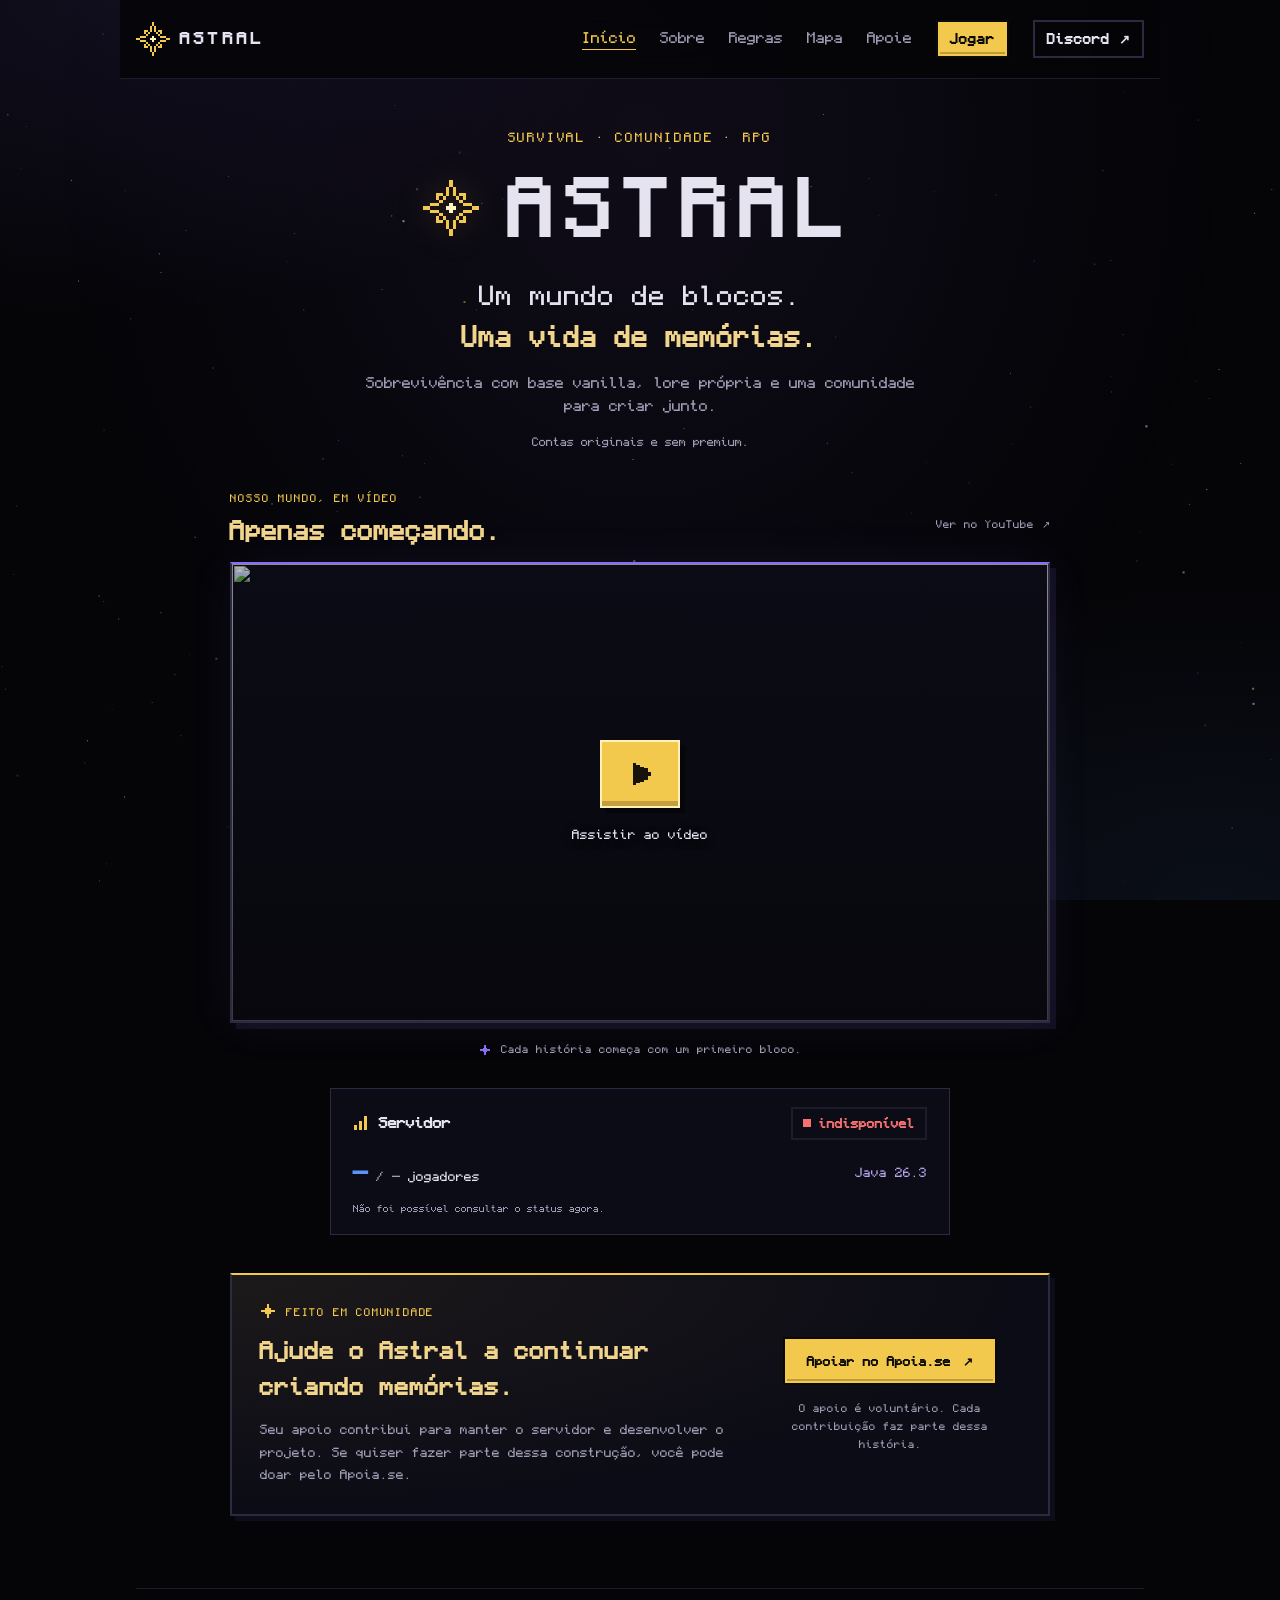
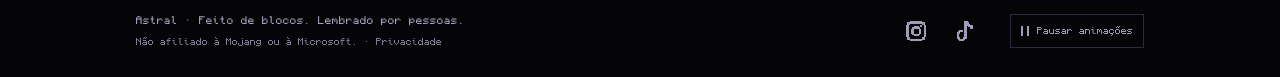
==== commit 13b88670: "Site: links do Instagram e do TikTok Co-Authored-By: Claude Opus 5.5 <noreply@anthropic.com> Claude-" ====
--- a/index.html
+++ b/index.html
@@ -110,7 +110,7 @@
     <button class="motion-toggle" type="button" data-motion-toggle aria-pressed="false" hidden><span class="motion-icon" aria-hidden="true"></span><span data-motion-label>Pausar animações</span></button>
   </footer>
 
-  <script src="config.js?v=27"></script>
+  <script src="config.js?v=28"></script>
   <script src="app.js?v=24"></script>
 </body>
 </html>
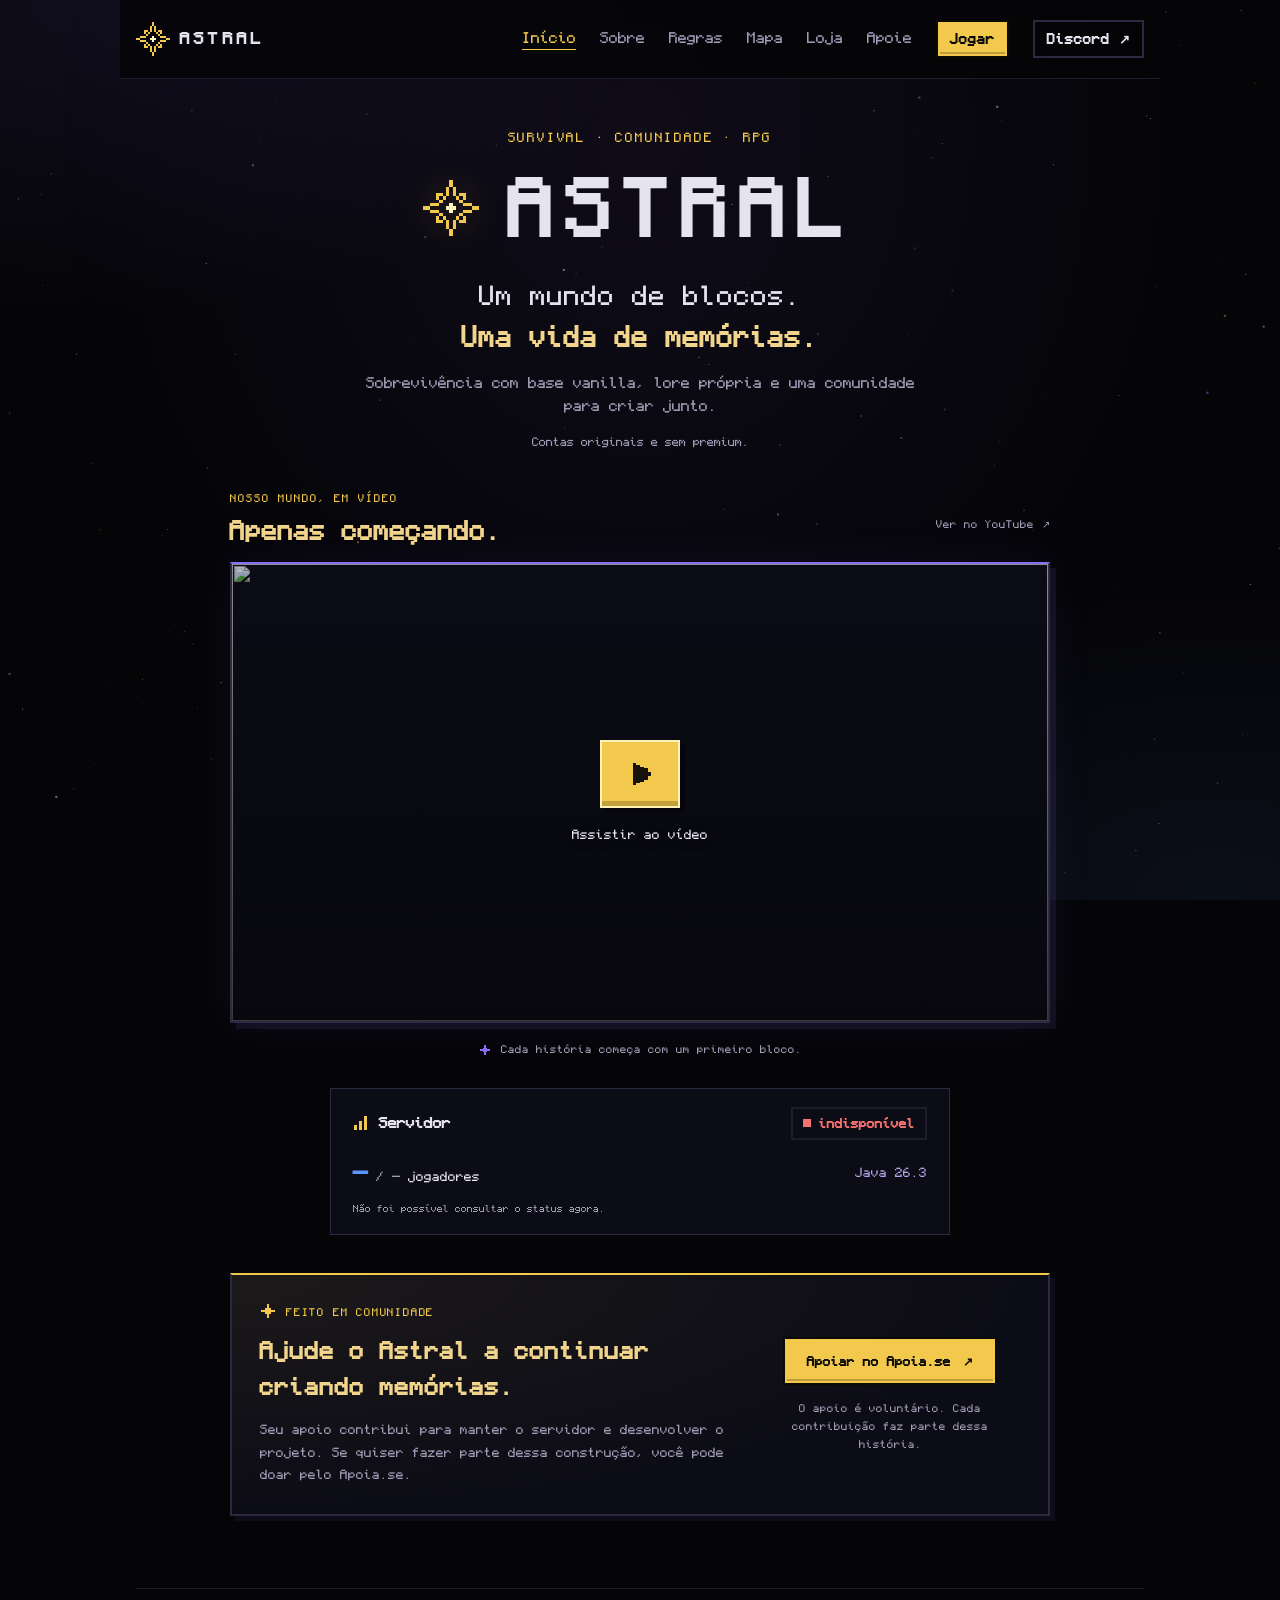
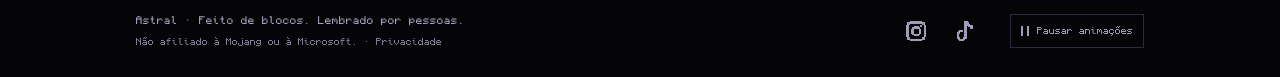
==== commit c8bdf2e6: "Site: Loja no menu e privacidade da loja de pets Co-Authored-By: Claude Opus 5.5 <noreply@anthropic." ====
--- a/index.html
+++ b/index.html
@@ -34,6 +34,7 @@
       <a href="sobre.html">Sobre</a>
       <a href="regras.html">Regras</a>
       <a href="mapa/">Mapa</a>
+      <a href="loja.html">Loja</a>
       <a href="#apoie">Apoie</a>
       <a href="#" class="nav-mobile-community" data-discord hidden target="_blank" rel="noopener">Discord ↗</a>
     </nav>
--- a/style.css
+++ b/style.css
@@ -491,3 +491,18 @@
   .reveal-ready { opacity: 1 !important; translate: none !important; }
 }
 [hidden] { display: none !important; }
+
+/* ---------- Loja de pets ---------- */
+.shop-banner { max-width: var(--wrap); margin: 0 auto 18px; padding: 10px 16px; border: 2px dashed var(--yellow); color: var(--yellow); font-size: 12px; text-align: center; }
+.shop-form label { display: block; margin: 14px 0 8px; font-size: 12px; color: var(--muted); }
+.shop-row { display: flex; flex-wrap: wrap; gap: 10px; align-items: stretch; }
+.shop-row input { flex: 1 1 220px; min-height: 46px; padding: 10px 14px; border: 2px solid var(--border2); background: rgba(0, 0, 0, .35); color: var(--text); font: inherit; font-size: 14px; }
+.shop-row input:focus-visible { outline: 2px solid var(--purple); outline-offset: 2px; }
+.shop-error { margin: 14px 0 0; padding: 10px 14px; border-left: 4px solid var(--bad); background: rgba(248, 113, 113, .08); color: var(--bad); font-size: 12px; }
+.shop-grid { display: grid; grid-template-columns: repeat(auto-fill, minmax(220px, 1fr)); gap: 16px; }
+.shop-card { --accent: var(--purple); display: flex; flex-direction: column; gap: 4px; }
+.shop-card .btn { margin-top: auto; align-self: flex-start; }
+.shop-card.is-soon { opacity: .55; }
+.shop-price { margin: 6px 0 14px; color: var(--yellow); font-weight: 700; }
+.shop-price .badge { margin-left: 6px; font-weight: 400; color: var(--muted); }
+.shop-order { border-left: 4px solid var(--purple); }
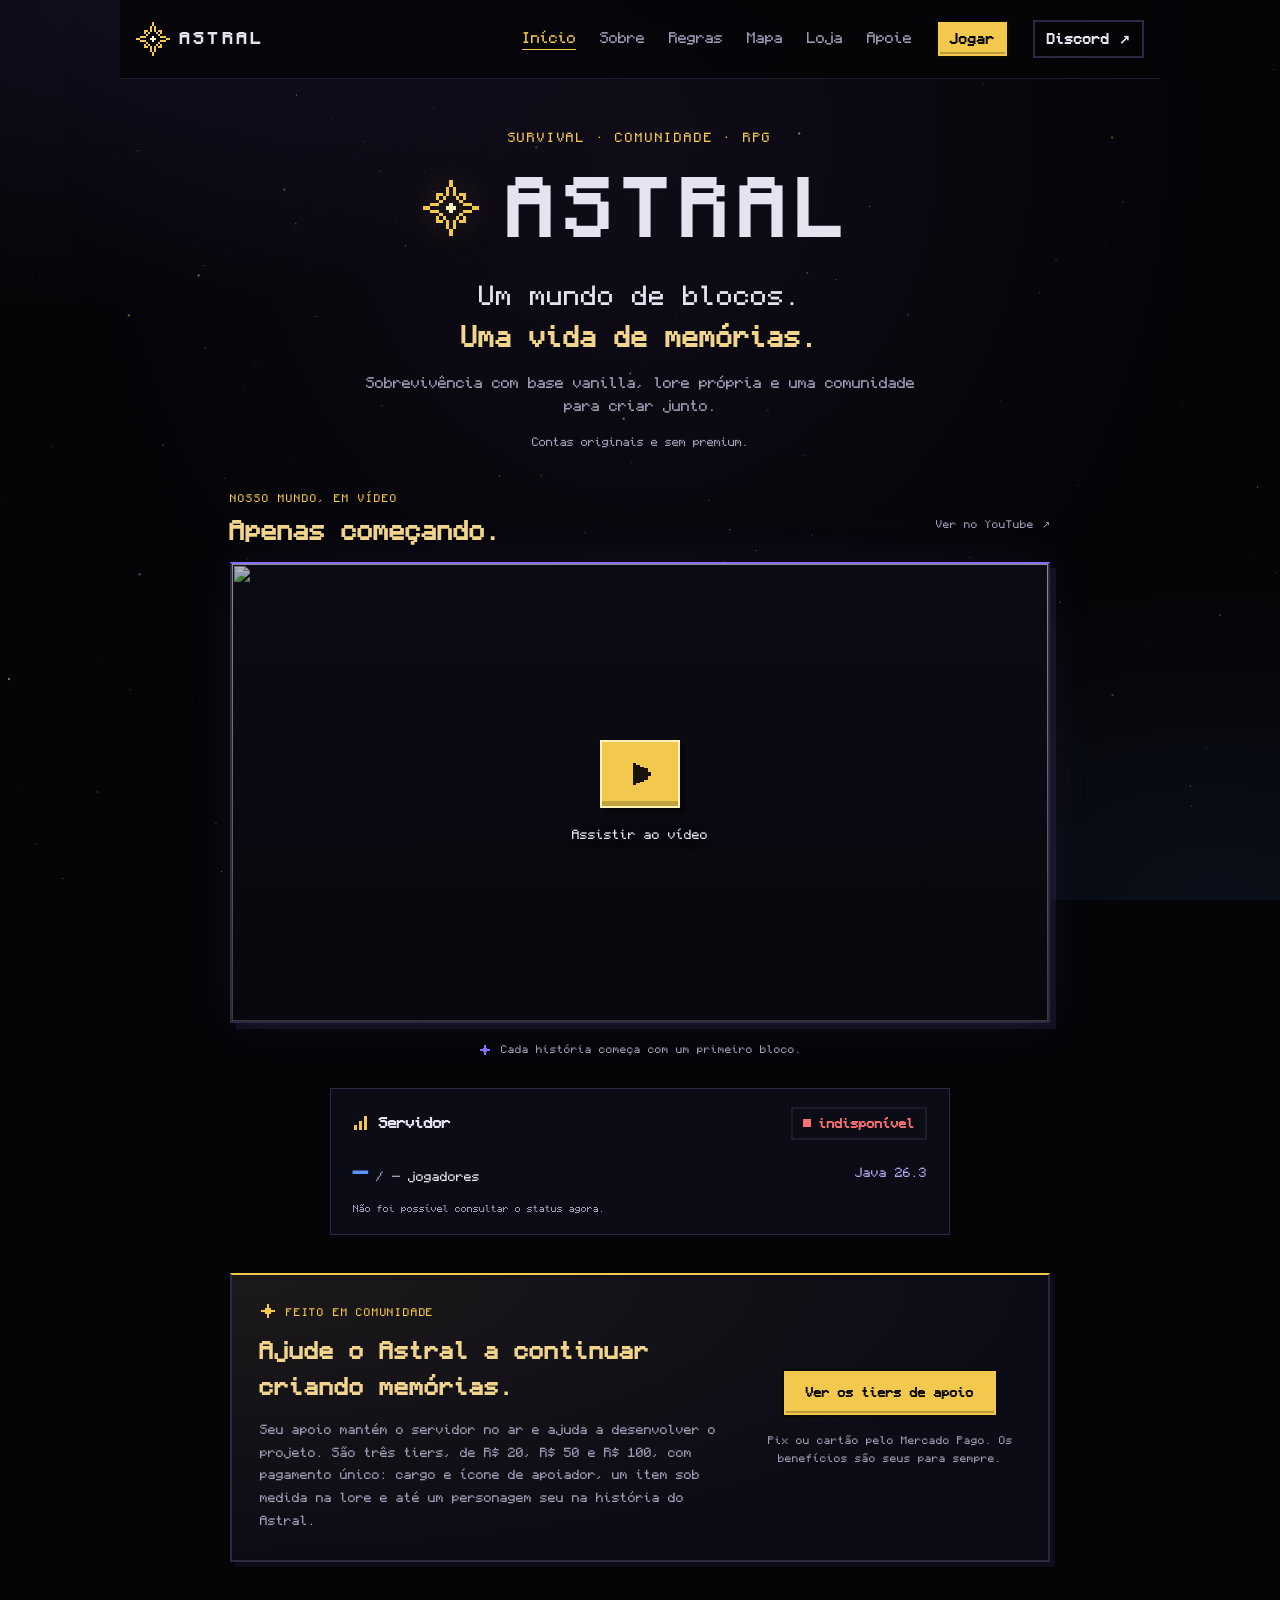
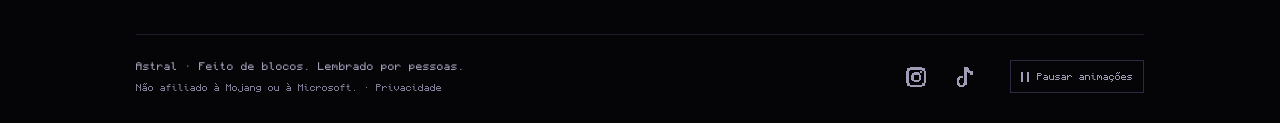
==== commit 24b91609: "Apoio: 3 tiers de pagamento único na loja (sobe pagando a diferença) Co-Authored-By: Claude Opus 5.5" ====
--- a/index.html
+++ b/index.html
@@ -93,11 +93,11 @@
       <div class="support-copy">
         <p class="eyebrow"><svg class="pixel-icon" aria-hidden="true" focusable="false"><use href="icons.svg#spark" /></svg>Feito em comunidade</p>
         <h2 id="supportTitle">Ajude o Astral a continuar criando memórias.</h2>
-        <p>Seu apoio contribui para manter o servidor e desenvolver o projeto. Se quiser fazer parte dessa construção, você pode doar pelo Apoia.se.</p>
+        <p>Seu apoio mantém o servidor no ar e ajuda a desenvolver o projeto. São três tiers, de R$ 20, R$ 50 e R$ 100, com pagamento único: cargo e ícone de apoiador, um item sob medida na lore e até um personagem seu na história do Astral.</p>
       </div>
       <div class="support-action">
-        <a class="btn support-button" href="https://apoia.se/astral" target="_blank" rel="noopener">Apoiar no Apoia.se <span aria-hidden="true">↗</span></a>
-        <p class="support-note">O apoio é voluntário. Cada contribuição faz parte dessa história.</p>
+        <a class="btn support-button" href="loja.html#apoio">Ver os tiers de apoio</a>
+        <p class="support-note">Pix ou cartão pelo Mercado Pago. Os benefícios são seus para sempre.</p>
       </div>
     </section>
   </main>
--- a/style.css
+++ b/style.css
@@ -503,6 +503,18 @@
 .shop-card { --accent: var(--purple); display: flex; flex-direction: column; gap: 4px; }
 .shop-card .btn { margin-top: auto; align-self: flex-start; }
 .shop-card.is-soon { opacity: .55; }
+.shop-pet { display: grid; place-items: center; margin: -8px -8px 6px; aspect-ratio: 4 / 3; background: radial-gradient(circle at 50% 58%, rgba(167, 139, 250, .22), transparent 62%); border-bottom: 2px solid var(--border); }
+.shop-pet img { width: 78%; height: 100%; object-fit: contain; transition: transform .3s; filter: drop-shadow(0 10px 8px rgba(0, 0, 0, .45)); }
+.tier-card { --accent: var(--yellow); }
+.tier-card.is-mine { border-color: var(--yellow); }
+.tier-top { display: flex; align-items: center; justify-content: space-between; gap: 12px; }
+.tier-star { width: 34px; height: 34px; }
+.tier-card .tier-value { margin: 0; color: var(--yellow); font-size: 18px; font-weight: 700; }
+.tier-grid { grid-template-columns: repeat(auto-fit, minmax(220px, 1fr)); }
+.tier-perks { margin: 0 0 14px; padding-left: 18px; color: var(--muted); font-size: 13px; }
+.tier-perks li { margin: 4px 0; }
+.shop-card:hover .shop-pet img { transform: translateY(-4px) rotate(-2deg); }
+@media (prefers-reduced-motion: reduce) { .shop-card:hover .shop-pet img { transform: none; } }
 .shop-price { margin: 6px 0 14px; color: var(--yellow); font-weight: 700; }
 .shop-price .badge { margin-left: 6px; font-weight: 400; color: var(--muted); }
 .shop-order { border-left: 4px solid var(--purple); }
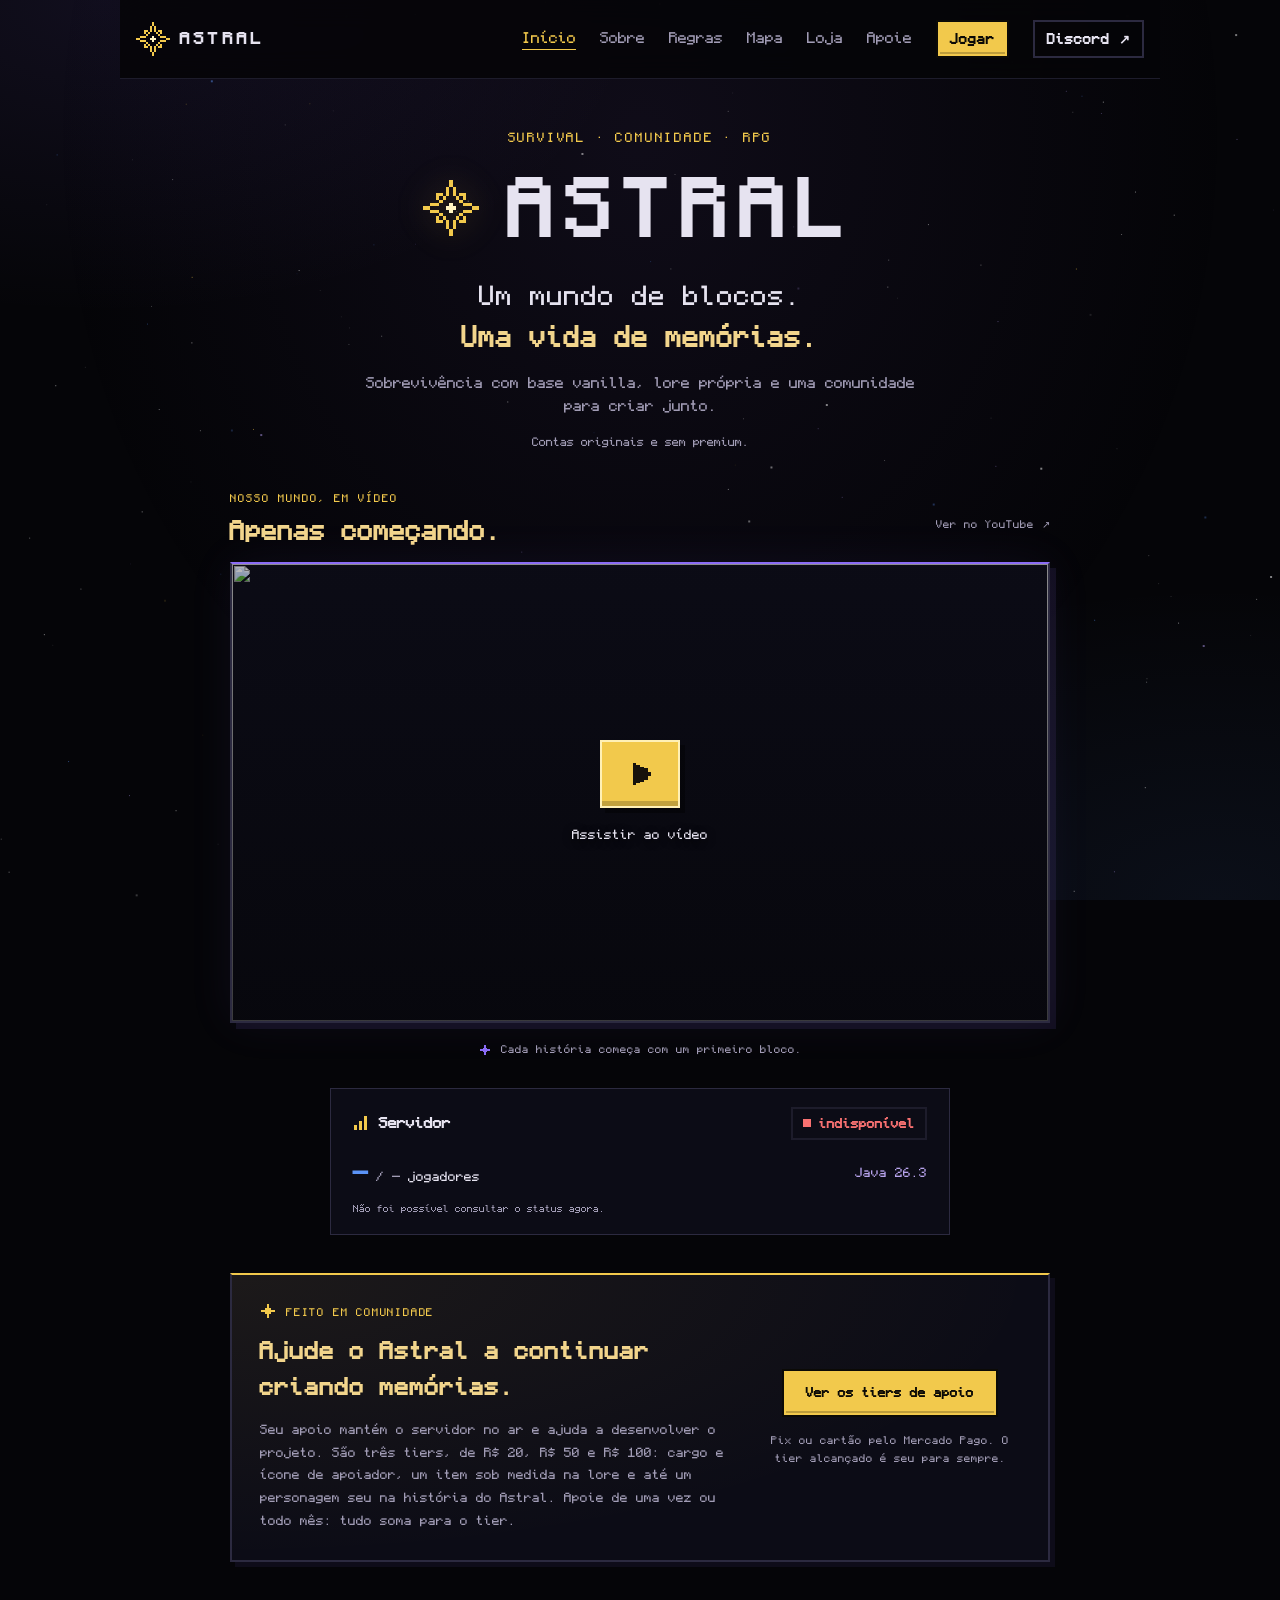
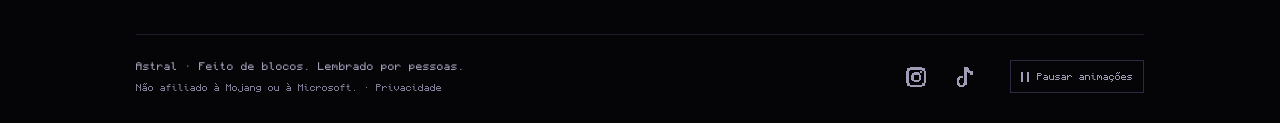
==== commit b3a2365e: "Apoio mensal no cartão, tudo soma para o tier, e mural de apoiadores na página inicial Co-Authored-B" ====
--- a/index.html
+++ b/index.html
@@ -3,13 +3,13 @@
 <head>
   <meta charset="utf-8" />
   <meta name="viewport" content="width=device-width, initial-scale=1" />
-  <meta http-equiv="Content-Security-Policy" content="default-src 'self'; script-src 'self'; frame-src https://www.youtube-nocookie.com; connect-src 'self' https://api.mcsrvstat.us; img-src 'self' data: https://i.ytimg.com; style-src 'self' 'unsafe-inline'; font-src 'self'; object-src 'none'; base-uri 'none'; form-action 'none'" />
+  <meta http-equiv="Content-Security-Policy" content="default-src 'self'; script-src 'self'; frame-src https://www.youtube-nocookie.com; connect-src 'self' https://api.mcsrvstat.us https://astral-loja.3237049369557647.workers.dev; img-src 'self' data: https://i.ytimg.com; style-src 'self' 'unsafe-inline'; font-src 'self'; object-src 'none'; base-uri 'none'; form-action 'none'" />
   <meta name="referrer" content="strict-origin-when-cross-origin" />
   <meta name="theme-color" content="#050508" />
   <title>Início — Astral</title>
   <meta name="description" content="Astral: sobrevivência com base vanilla, foco social e RPG. Explore um mundo com lore própria e construa histórias e memórias em comunidade." />
   <link rel="preload" href="fonts/Monocraft.woff2" as="font" type="font/woff2" crossorigin />
-  <link rel="stylesheet" href="style.css?v=24" />
+  <link rel="stylesheet" href="style.css?v=28" />
   <link rel="icon" href="favicon.svg" type="image/svg+xml" />
 </head>
 <body data-page="inicio" data-page-title="Início">
@@ -93,12 +93,18 @@
       <div class="support-copy">
         <p class="eyebrow"><svg class="pixel-icon" aria-hidden="true" focusable="false"><use href="icons.svg#spark" /></svg>Feito em comunidade</p>
         <h2 id="supportTitle">Ajude o Astral a continuar criando memórias.</h2>
-        <p>Seu apoio mantém o servidor no ar e ajuda a desenvolver o projeto. São três tiers, de R$ 20, R$ 50 e R$ 100, com pagamento único: cargo e ícone de apoiador, um item sob medida na lore e até um personagem seu na história do Astral.</p>
+        <p>Seu apoio mantém o servidor no ar e ajuda a desenvolver o projeto. São três tiers, de R$ 20, R$ 50 e R$ 100: cargo e ícone de apoiador, um item sob medida na lore e até um personagem seu na história do Astral. Apoie de uma vez ou todo mês: tudo soma para o tier.</p>
       </div>
       <div class="support-action">
         <a class="btn support-button" href="loja.html#apoio">Ver os tiers de apoio</a>
-        <p class="support-note">Pix ou cartão pelo Mercado Pago. Os benefícios são seus para sempre.</p>
+        <p class="support-note">Pix ou cartão pelo Mercado Pago. O tier alcançado é seu para sempre.</p>
       </div>
+    </section>
+
+    <section class="block supporters" id="apoiadores" aria-labelledby="supportersTitle" data-supporters hidden>
+      <header class="block-head"><h2 id="supportersTitle"><svg class="pixel-icon section-icon" aria-hidden="true" focusable="false"><use href="icons.svg#spark" /></svg>Apoiadores</h2></header>
+      <p class="muted">Quem ajuda o Astral a continuar existindo. Obrigado!</p>
+      <div class="supporters-tiers" data-supporters-list></div>
     </section>
   </main>
 
@@ -112,6 +118,7 @@
   </footer>
 
   <script src="config.js?v=28"></script>
+  <script src="mural.js?v=1" defer></script>
   <script src="app.js?v=24"></script>
 </body>
 </html>
--- a/style.css
+++ b/style.css
@@ -505,6 +505,12 @@
 .shop-card.is-soon { opacity: .55; }
 .shop-pet { display: grid; place-items: center; margin: -8px -8px 6px; aspect-ratio: 4 / 3; background: radial-gradient(circle at 50% 58%, rgba(167, 139, 250, .22), transparent 62%); border-bottom: 2px solid var(--border); }
 .shop-pet img { width: 78%; height: 100%; object-fit: contain; transition: transform .3s; filter: drop-shadow(0 10px 8px rgba(0, 0, 0, .45)); }
+.tier-modes { display: flex; flex-wrap: wrap; gap: 8px; margin: 0 0 14px; }
+.tier-modes [aria-pressed="true"] { border-color: var(--yellow); color: var(--yellow); }
+.tier-summary { margin: 0 0 16px; padding: 12px 16px; border-left: 4px solid var(--yellow); background: rgba(250, 204, 21, .05); font-size: 13px; }
+.tier-summary p { margin: 0 0 8px; }
+.tier-check { display: flex; gap: 8px; align-items: center; color: var(--muted); font-size: 12px; cursor: pointer; }
+.tier-email { margin: 0 0 16px; }
 .tier-card { --accent: var(--yellow); }
 .tier-card.is-mine { border-color: var(--yellow); }
 .tier-top { display: flex; align-items: center; justify-content: space-between; gap: 12px; }
@@ -518,3 +524,13 @@
 .shop-price { margin: 6px 0 14px; color: var(--yellow); font-weight: 700; }
 .shop-price .badge { margin-left: 6px; font-weight: 400; color: var(--muted); }
 .shop-order { border-left: 4px solid var(--purple); }
+
+/* Mural de apoiadores (página inicial) */
+.supporters-tiers { display: grid; gap: 18px; }
+.supporters-tier h3 { display: flex; align-items: center; gap: 10px; margin: 0 0 10px; font-size: 14px; color: var(--yellow); }
+.supporters-tier h3 .pixel-star { width: 20px; height: 20px; }
+.supporters-tier-1 h3 .pixel-star { width: 28px; height: 28px; }
+.supporters-tier ul { display: flex; flex-wrap: wrap; gap: 8px; margin: 0; padding: 0; list-style: none; }
+.supporters-tier li { padding: 6px 12px; border: 2px solid var(--border2); background: rgba(255, 255, 255, .03); font-size: 13px; }
+.supporters-tier-1 li { border-color: var(--yellow); color: var(--yellow); }
+.supporters-tier-2 li { border-color: var(--purple); }
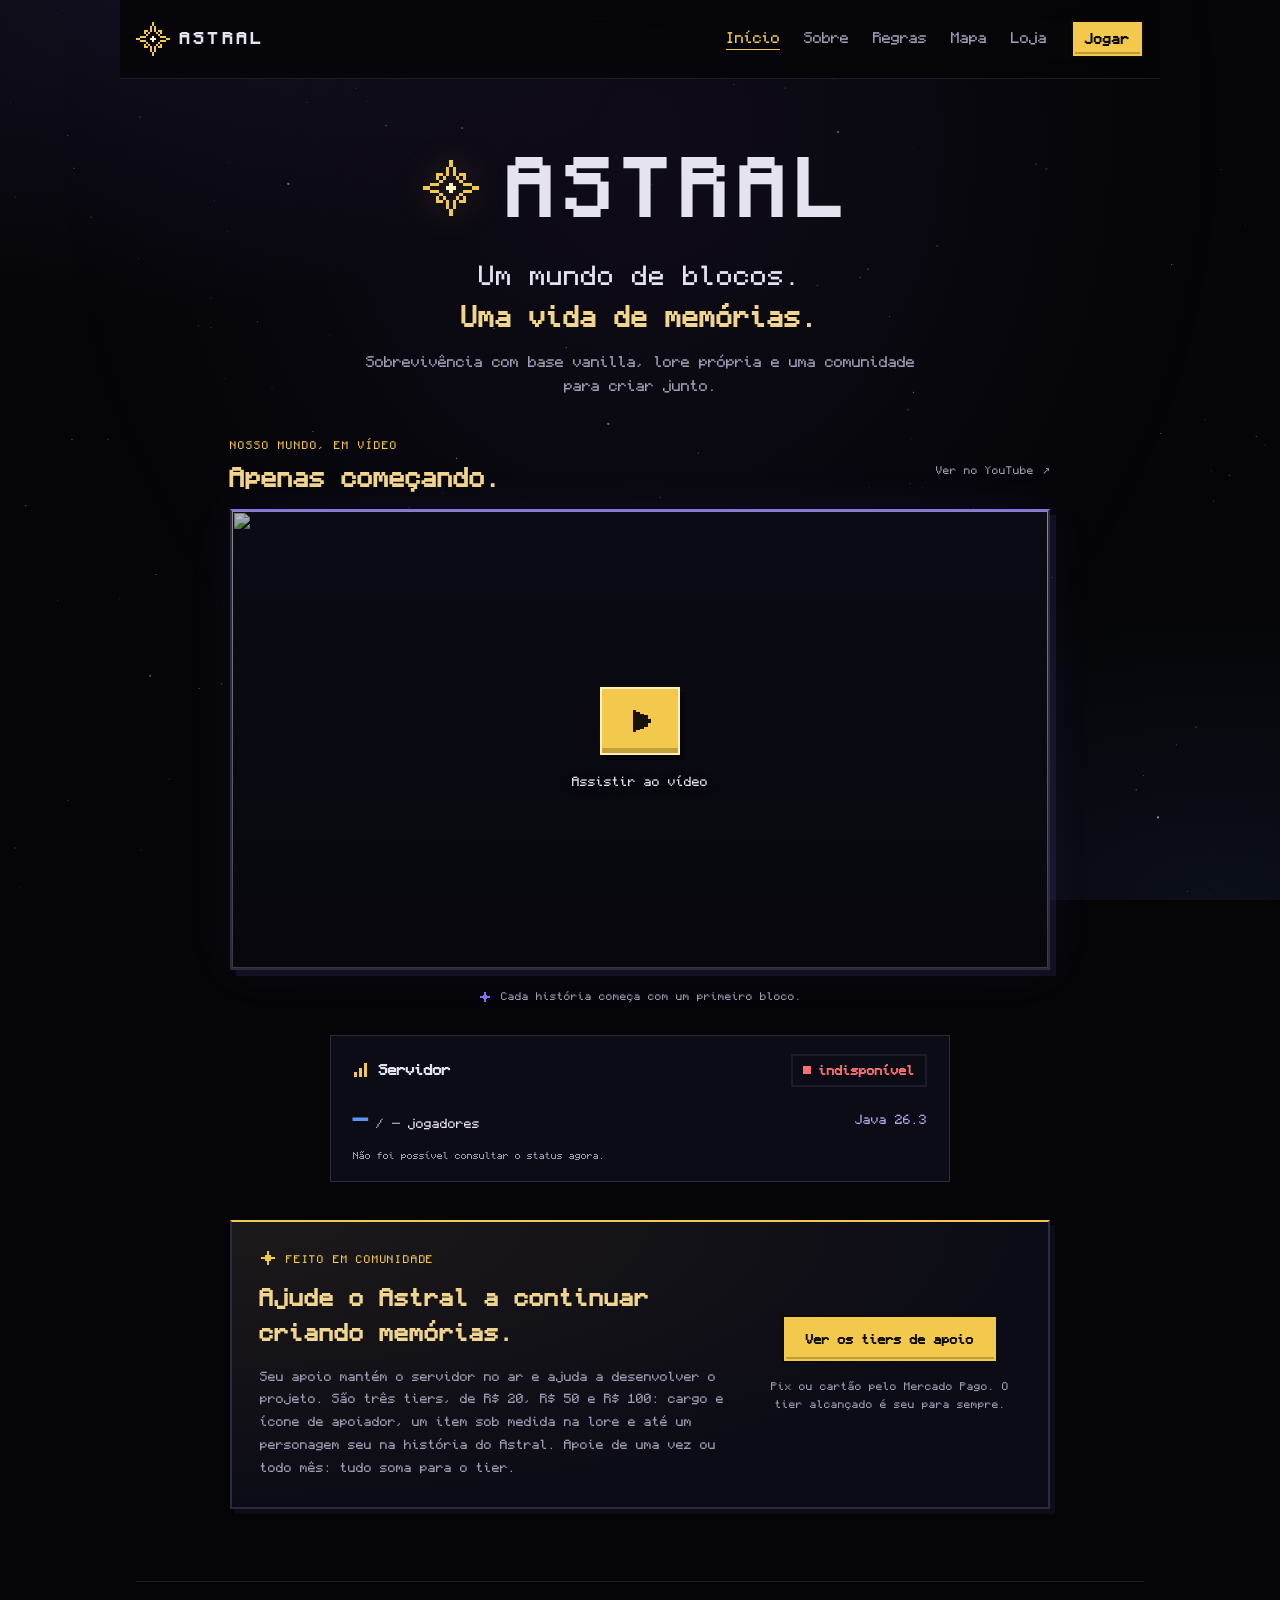
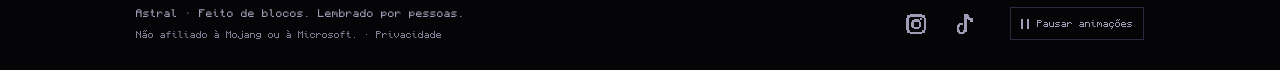
==== commit f43f11b9: "Site: tira o selo do topo, o aviso de contas, o Apoie e o botão do Discord do menu Co-Authored-By: C" ====
--- a/index.html
+++ b/index.html
@@ -35,12 +35,9 @@
       <a href="regras.html">Regras</a>
       <a href="mapa/">Mapa</a>
       <a href="loja.html">Loja</a>
-      <a href="#apoie">Apoie</a>
-      <a href="#" class="nav-mobile-community" data-discord hidden target="_blank" rel="noopener">Discord ↗</a>
     </nav>
     <div class="nav-actions">
       <a href="jogar.html" class="btn btn-small play-button" data-play>Jogar</a>
-      <a href="#" class="btn btn-small btn-ghost nav-community" data-discord hidden target="_blank" rel="noopener">Discord ↗</a>
       <button type="button" class="nav-toggle" id="navToggle" aria-label="Abrir menu" aria-controls="siteNavigation" aria-expanded="false" hidden>
         <svg viewBox="0 0 24 24" aria-hidden="true" focusable="false"><path class="menu-bars" d="M4 5h16v2H4zM4 11h16v2H4zM4 17h16v2H4z"/><path class="menu-cross" d="M5 5h3v3H5zM8 8h3v3H8zM11 11h3v3h-3zM14 14h3v3h-3zM17 17h3v3h-3zM17 5h3v3h-3zM14 8h3v3h-3zM8 14h3v3H8zM5 17h3v3H5z"/></svg>
       </button>
@@ -49,14 +46,12 @@
 
   <main id="conteudo" tabindex="-1">
     <section class="hero" aria-labelledby="homeTitle">
-      <p class="eyebrow">Survival · Comunidade · RPG</p>
       <div class="hero-heading">
         <svg class="pixel-star hero-star" aria-hidden="true"><use href="#star" /></svg>
         <h1 class="title" id="homeTitle" data-name>Astral</h1>
       </div>
       <p class="hero-promise">Um mundo de blocos.<br><strong>Uma vida de memórias.</strong></p>
       <p class="tagline">Sobrevivência com base vanilla, lore própria e uma comunidade para criar junto.</p>
-      <p class="access-note">Contas originais e sem premium.</p>
     </section>
 
     <section class="home-video" aria-labelledby="homeVideoTitle" data-reveal>
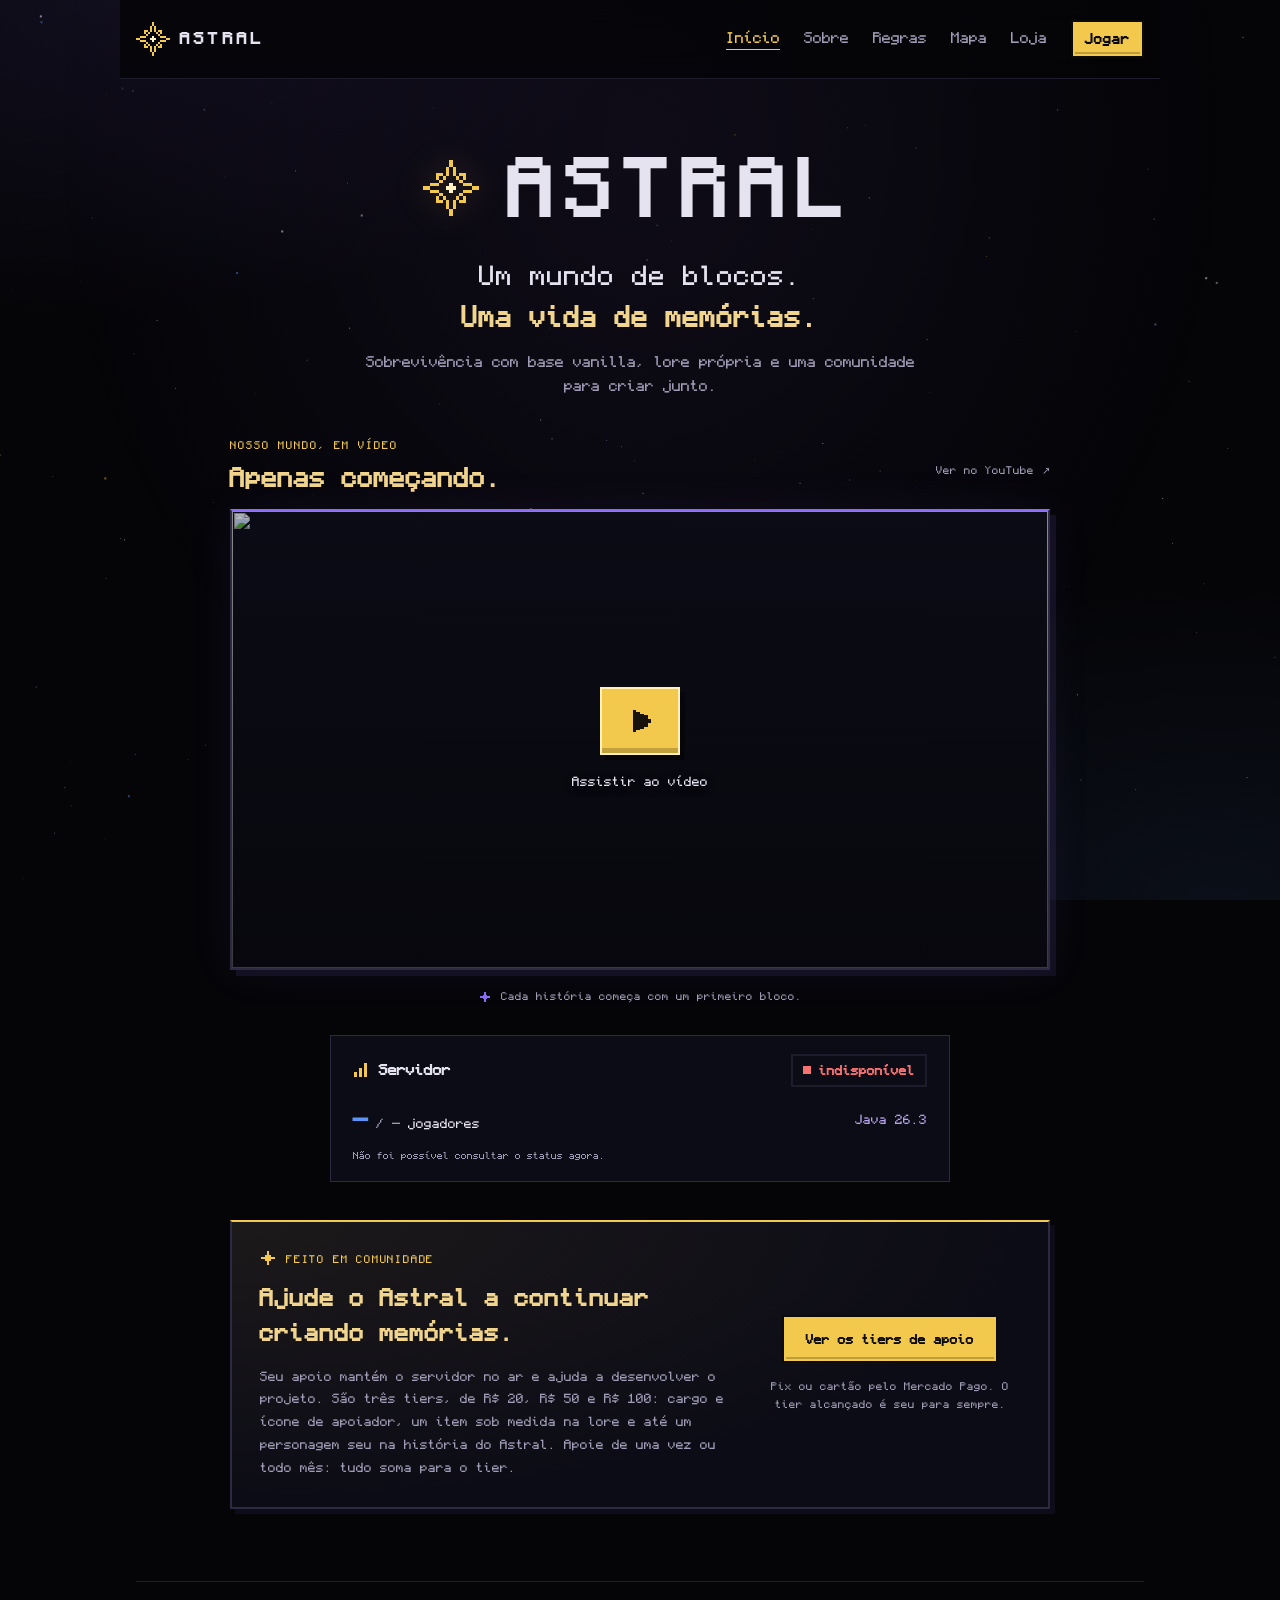
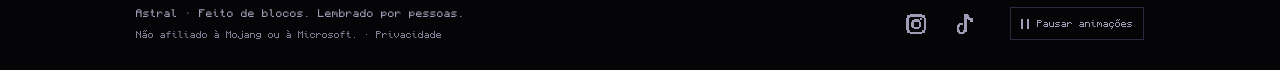
==== commit 27f01a95: "Loja: espaço entre ícone e título das seções; apoio mensal fora da grade de pets Co-Authored-By: Cla" ====
--- a/index.html
+++ b/index.html
@@ -9,7 +9,7 @@
   <title>Início — Astral</title>
   <meta name="description" content="Astral: sobrevivência com base vanilla, foco social e RPG. Explore um mundo com lore própria e construa histórias e memórias em comunidade." />
   <link rel="preload" href="fonts/Monocraft.woff2" as="font" type="font/woff2" crossorigin />
-  <link rel="stylesheet" href="style.css?v=28" />
+  <link rel="stylesheet" href="style.css?v=29" />
   <link rel="icon" href="favicon.svg" type="image/svg+xml" />
 </head>
 <body data-page="inicio" data-page-title="Início">
--- a/style.css
+++ b/style.css
@@ -233,8 +233,8 @@
   display: flex; align-items: center; gap: 14px;
   margin: 0 0 22px; padding-bottom: 14px; border-bottom: 2px solid var(--border);
 }
-.block-head h2 { margin: 0; font-size: 18px; flex: 1; }
-.section-icon { width: 24px; height: 24px; color: var(--yellow); }
+.block-head h2 { margin: 0; font-size: 18px; flex: 1; display: flex; align-items: center; gap: 12px; line-height: 1.3; }
+.section-icon { width: 24px; height: 24px; flex: none; color: var(--yellow); }
 .muted { color: var(--muted); }
 .tiny { font-size: 12px; margin: 14px 0 0; }
 
@@ -513,7 +513,7 @@
 .tier-email { margin: 0 0 16px; }
 .tier-card { --accent: var(--yellow); }
 .tier-card.is-mine { border-color: var(--yellow); }
-.tier-top { display: flex; align-items: center; justify-content: space-between; gap: 12px; }
+.tier-top { display: flex; align-items: center; justify-content: space-between; gap: 12px; margin-bottom: 4px; }
 .tier-star { width: 34px; height: 34px; }
 .tier-card .tier-value { margin: 0; color: var(--yellow); font-size: 18px; font-weight: 700; }
 .tier-grid { grid-template-columns: repeat(auto-fit, minmax(220px, 1fr)); }
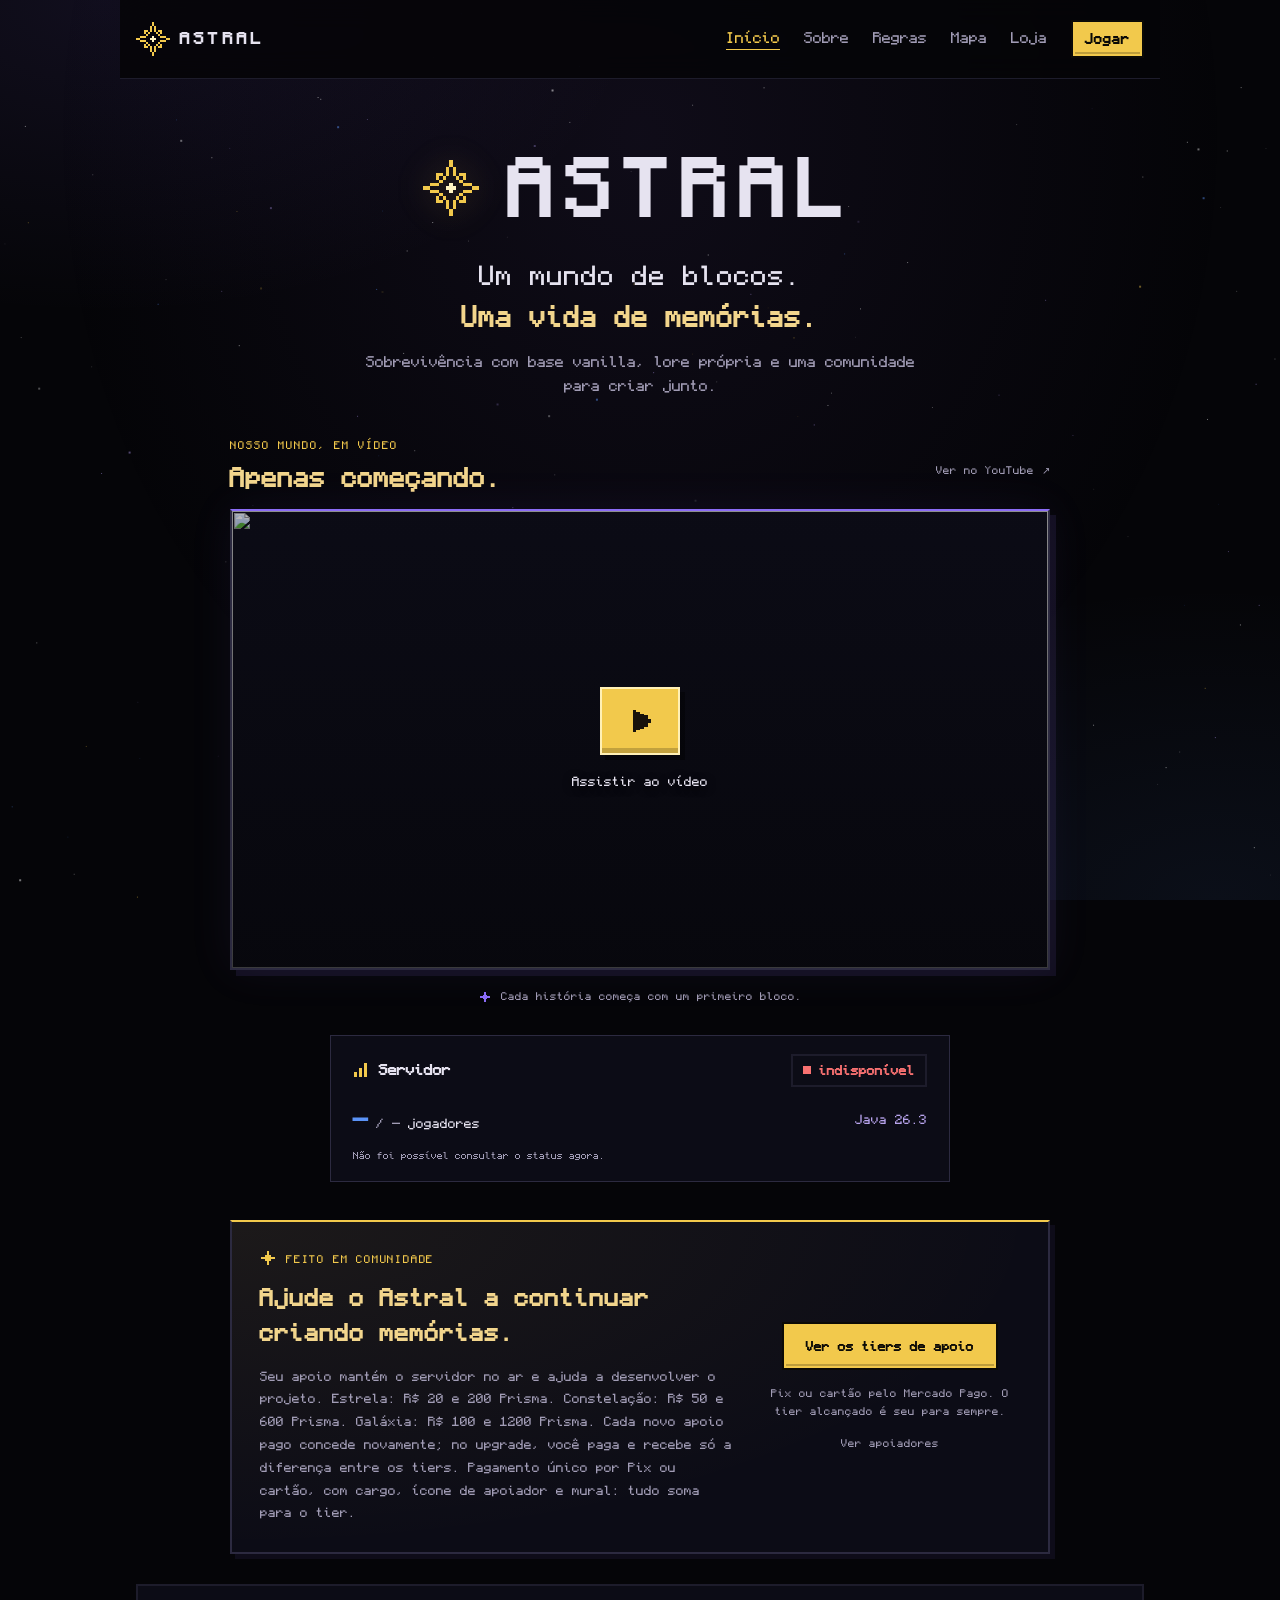
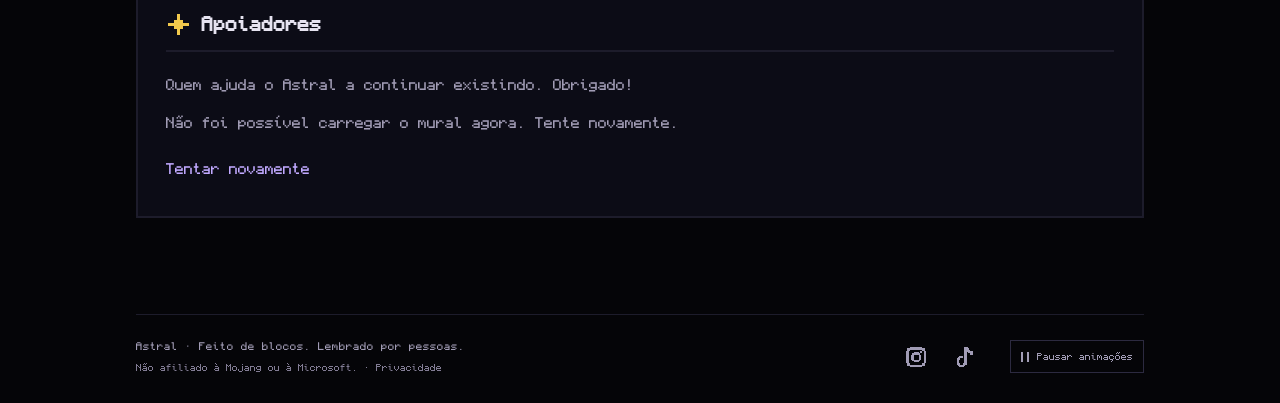
==== commit 2e398609: "Apoios com Prisma e mural estável - Apoio avulso concede Prisma a cada novo pagamento: Estrela 200, " ====
--- a/index.html
+++ b/index.html
@@ -9,7 +9,7 @@
   <title>Início — Astral</title>
   <meta name="description" content="Astral: sobrevivência com base vanilla, foco social e RPG. Explore um mundo com lore própria e construa histórias e memórias em comunidade." />
   <link rel="preload" href="fonts/Monocraft.woff2" as="font" type="font/woff2" crossorigin />
-  <link rel="stylesheet" href="style.css?v=29" />
+  <link rel="stylesheet" href="style.css?v=30" />
   <link rel="icon" href="favicon.svg" type="image/svg+xml" />
 </head>
 <body data-page="inicio" data-page-title="Início">
@@ -88,18 +88,22 @@
       <div class="support-copy">
         <p class="eyebrow"><svg class="pixel-icon" aria-hidden="true" focusable="false"><use href="icons.svg#spark" /></svg>Feito em comunidade</p>
         <h2 id="supportTitle">Ajude o Astral a continuar criando memórias.</h2>
-        <p>Seu apoio mantém o servidor no ar e ajuda a desenvolver o projeto. São três tiers, de R$ 20, R$ 50 e R$ 100: cargo e ícone de apoiador, um item sob medida na lore e até um personagem seu na história do Astral. Apoie de uma vez ou todo mês: tudo soma para o tier.</p>
+        <p>Seu apoio mantém o servidor no ar e ajuda a desenvolver o projeto. Estrela: R$ 20 e 200 Prisma. Constelação: R$ 50 e 600 Prisma. Galáxia: R$ 100 e 1200 Prisma. Cada novo apoio pago concede novamente; no upgrade, você paga e recebe só a diferença entre os tiers. Pagamento único por Pix ou cartão, com cargo, ícone de apoiador e mural: tudo soma para o tier.</p>
       </div>
       <div class="support-action">
         <a class="btn support-button" href="loja.html#apoio">Ver os tiers de apoio</a>
         <p class="support-note">Pix ou cartão pelo Mercado Pago. O tier alcançado é seu para sempre.</p>
+        <a class="support-note" href="#apoiadores">Ver apoiadores</a>
       </div>
     </section>
 
-    <section class="block supporters" id="apoiadores" aria-labelledby="supportersTitle" data-supporters hidden>
+    <section class="block supporters" id="apoiadores" aria-labelledby="supportersTitle" data-supporters aria-busy="true">
       <header class="block-head"><h2 id="supportersTitle"><svg class="pixel-icon section-icon" aria-hidden="true" focusable="false"><use href="icons.svg#spark" /></svg>Apoiadores</h2></header>
       <p class="muted">Quem ajuda o Astral a continuar existindo. Obrigado!</p>
+      <p class="muted" role="status" aria-live="polite" data-supporters-status>Carregando apoiadores…</p>
       <div class="supporters-tiers" data-supporters-list></div>
+      <button class="text-button" type="button" data-supporters-retry hidden>Tentar novamente</button>
+      <noscript><p class="muted">Ative o JavaScript para consultar o mural público.</p></noscript>
     </section>
   </main>
 
@@ -113,7 +117,7 @@
   </footer>
 
   <script src="config.js?v=28"></script>
-  <script src="mural.js?v=1" defer></script>
+  <script src="mural.js?v=2" defer></script>
   <script src="app.js?v=24"></script>
 </body>
 </html>
--- a/style.css
+++ b/style.css
@@ -519,6 +519,8 @@
 .tier-grid { grid-template-columns: repeat(auto-fit, minmax(220px, 1fr)); }
 .tier-perks { margin: 0 0 14px; padding-left: 18px; color: var(--muted); font-size: 13px; }
 .tier-perks li { margin: 4px 0; }
+.tier-card .tier-effective { margin: auto 0 8px; color: var(--yellow); font-size: 12px; line-height: 1.6; }
+.tier-card .tier-effective + .btn { margin-top: 0; }
 .shop-card:hover .shop-pet img { transform: translateY(-4px) rotate(-2deg); }
 @media (prefers-reduced-motion: reduce) { .shop-card:hover .shop-pet img { transform: none; } }
 .shop-price { margin: 6px 0 14px; color: var(--yellow); font-weight: 700; }
@@ -534,3 +536,8 @@
 .supporters-tier li { padding: 6px 12px; border: 2px solid var(--border2); background: rgba(255, 255, 255, .03); font-size: 13px; }
 .supporters-tier-1 li { border-color: var(--yellow); color: var(--yellow); }
 .supporters-tier-2 li { border-color: var(--purple); }
+
+/* Ícones das moedas (Iris, Prisma): arte nativa 16x16, exibida só em múltiplos inteiros (32, 48, 64 px) e sem suavização. */
+.moeda-icone { display: inline-block; width: 32px; height: 32px; vertical-align: middle; image-rendering: pixelated; image-rendering: crisp-edges; }
+.moeda-icone[data-tamanho="3"] { width: 48px; height: 48px; }
+.moeda-icone[data-tamanho="4"] { width: 64px; height: 64px; }
